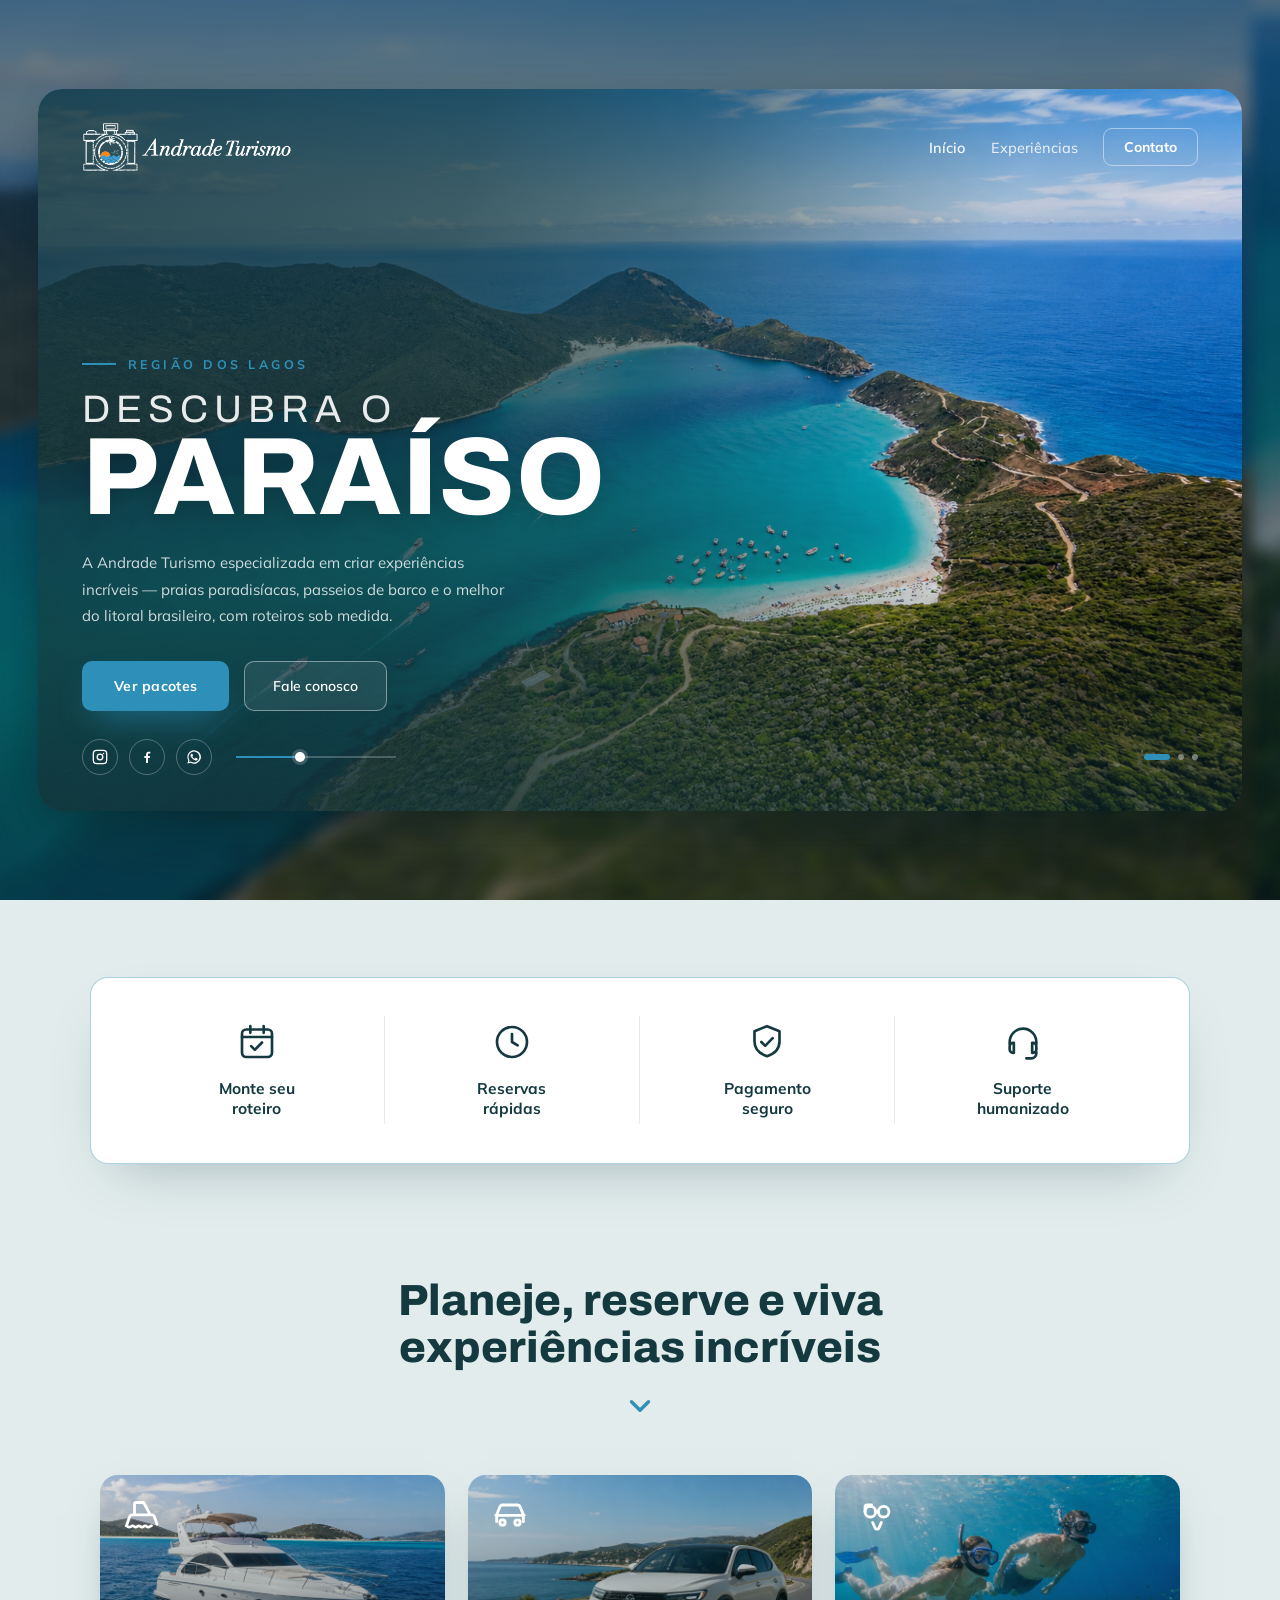
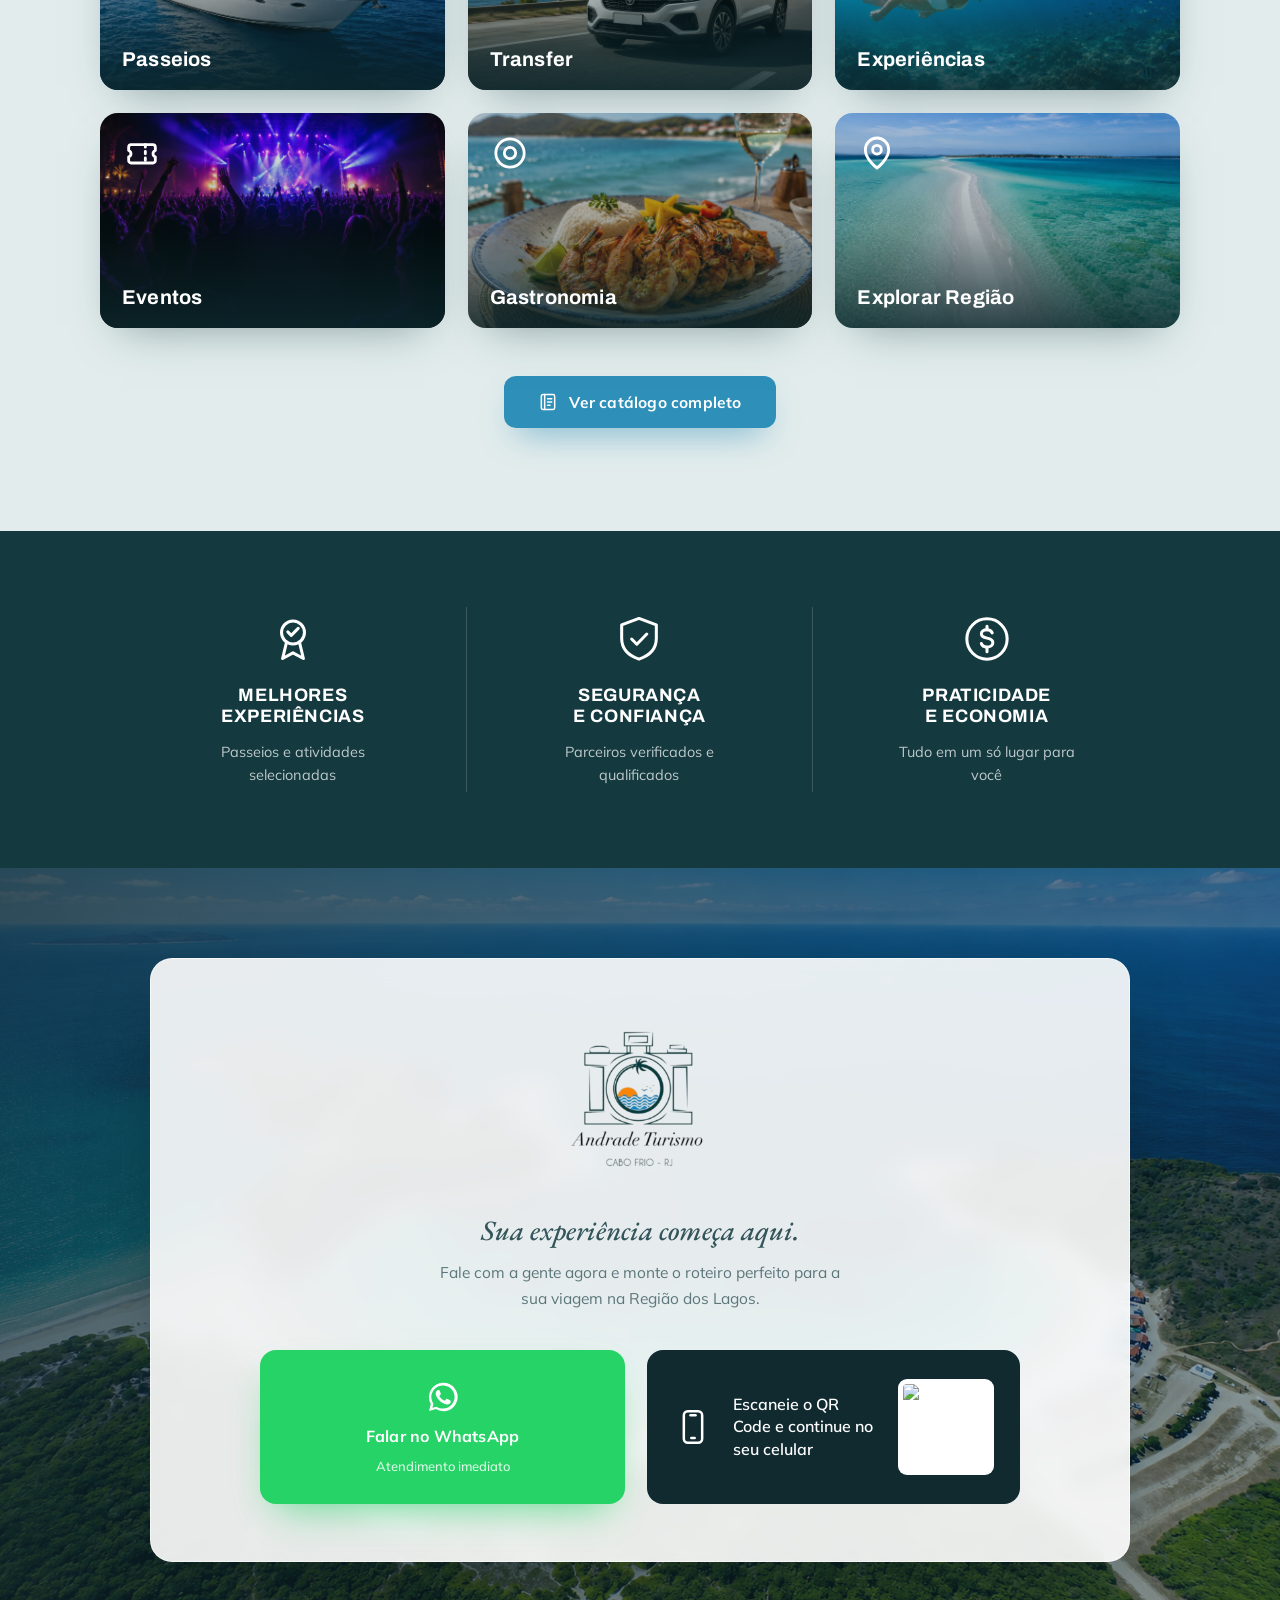
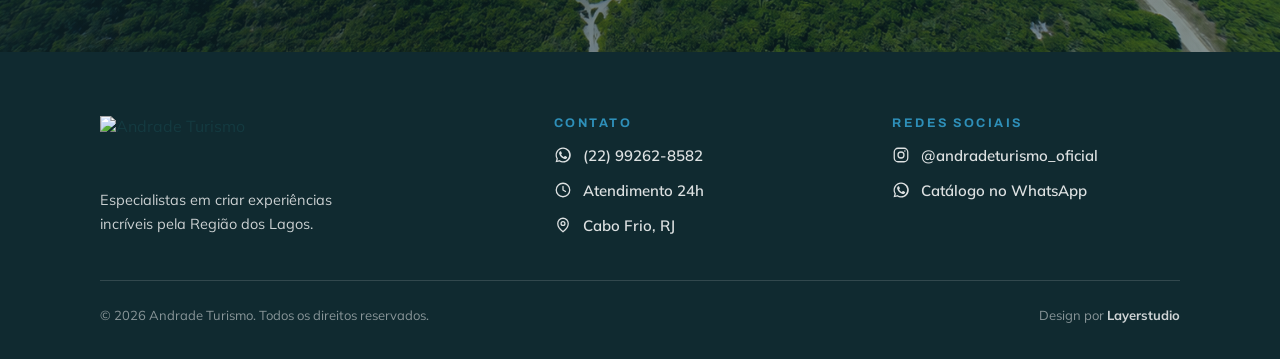
==== index.html @ 53ad08bc "estructura" ====
<!DOCTYPE html>
<html lang="pt-BR">
<head>
  <meta charset="utf-8">
  <meta name="viewport" content="width=device-width, initial-scale=1">
  <title>Andrade Turismo — Região dos Lagos</title>
  <meta name="description" content="Andrade Turismo — passeios, transfer e experiências incríveis pela Região dos Lagos. Cabo Frio, RJ.">
  <link rel="preconnect" href="https://fonts.googleapis.com">
  <link rel="preconnect" href="https://fonts.gstatic.com" crossorigin>
  <link href="https://fonts.googleapis.com/css2?family=Archivo:wght@400;500;600;700;800&family=Mulish:wght@400;500;600;700&family=EB+Garamond:ital,wght@0,500;0,600;1,500;1,600&display=swap" rel="stylesheet">
  <link rel="stylesheet" href="/assets/css/styles.css">
  <link rel="stylesheet" href="/assets/css/responsive.css">
</head>
<body>

  <!-- ============================ HERO ============================ -->
  <section id="top" class="hero">
    <!-- Fondo desenfocado a pantalla completa -->
    <div class="hero__backdrop" aria-hidden="true">
      <div class="hero__backdrop-track">
        <div class="hero__backdrop-slide" style="background-image:url('/assets/img/s1.png')"></div>
        <div class="hero__backdrop-slide" style="background-image:url('/assets/img/s2.png')"></div>
        <div class="hero__backdrop-slide" style="background-image:url('/assets/img/s3.png')"></div>
        <div class="hero__backdrop-slide" style="background-image:url('/assets/img/s1.png')"></div>
      </div>
    </div>
    <div class="hero__backdrop-tint" aria-hidden="true"></div>

    <!-- Tarjeta principal -->
    <div class="hero__card">
      <!-- Slider nítido dentro de la tarjeta -->
      <div class="hero__card-media" aria-hidden="true">
        <div class="hero__card-track">
          <div class="hero__card-slide" style="background-image:url('/assets/img/s1.png')"></div>
          <div class="hero__card-slide" style="background-image:url('/assets/img/s2.png')"></div>
          <div class="hero__card-slide" style="background-image:url('/assets/img/s3.png')"></div>
          <div class="hero__card-slide" style="background-image:url('/assets/img/s1.png')"></div>
        </div>
      </div>

      <div class="hero__overlay" aria-hidden="true"></div>
      <div class="hero__overlay hero__overlay--bottom" aria-hidden="true"></div>

      <div class="hero__content">
        <nav class="hero__nav">
          <a href="#top" class="hero__logo">
            <img src="/assets/img/logo-h-white.png" alt="Andrade Turismo">
          </a>
          <div class="hero__menu">
            <a href="#top" class="nav-link nav-link--active">Início</a>
            <a href="#experiencias" class="nav-link">Experiências</a>
            <a href="https://wa.me/5522992628582" target="_blank" rel="noopener" class="nav-link nav-link--cta">Contato</a>
          </div>
        </nav>

        <div class="hero__main">
          <div class="hero__copy">
            <div class="eyebrow">
              <span class="eyebrow__line"></span>
              <span class="eyebrow__text">Região dos Lagos</span>
            </div>
            <h1 class="hero__title">
              <span class="hero__title-sub">DESCUBRA O</span>
              <span class="hero__title-main">PARAÍSO</span>
            </h1>
            <p class="hero__desc">A Andrade Turismo especializada em criar experiências incríveis — praias paradisíacas, passeios de barco e o melhor do litoral brasileiro, com roteiros sob medida.</p>
            <div class="hero__actions">
              <a href="#experiencias" class="btn btn--primary">Ver pacotes</a>
              <a href="https://wa.me/5522992628582" target="_blank" rel="noopener" class="btn btn--ghost">Fale conosco</a>
            </div>
          </div>
        </div>

        <div class="hero__footer">
          <div class="hero__footer-left">
            <div class="social">
              <a href="https://instagram.com/andradeturismo_oficial" target="_blank" rel="noopener" class="social__link" aria-label="Instagram">
                <svg width="16" height="16" viewBox="0 0 24 24" fill="none" stroke="currentColor" stroke-width="2" stroke-linecap="round" stroke-linejoin="round"><rect x="2" y="2" width="20" height="20" rx="5"></rect><circle cx="12" cy="12" r="4.2"></circle><circle cx="17.4" cy="6.6" r="1.1" fill="currentColor" stroke="none"></circle></svg>
              </a>
              <a href="#" class="social__link" aria-label="Facebook">
                <svg width="16" height="16" viewBox="0 0 24 24" fill="currentColor"><path d="M13.5 21v-7.5h2.5l.5-3h-3V8.4c0-.9.3-1.5 1.6-1.5H17V4.2c-.3 0-1.3-.1-2.4-.1-2.4 0-4 1.4-4 4.1v2.3H8v3h2.6V21z"></path></svg>
              </a>
              <a href="https://wa.me/5522992628582" target="_blank" rel="noopener" class="social__link" aria-label="WhatsApp">
                <svg width="16" height="16" viewBox="0 0 24 24" fill="currentColor"><path d="M12 2a10 10 0 0 0-8.6 15l-1.3 4.8 5-1.3A10 10 0 1 0 12 2zm0 18.2c-1.5 0-3-.4-4.3-1.2l-.3-.2-2.9.8.8-2.8-.2-.3A8.2 8.2 0 1 1 12 20.2zm4.6-6.1c-.3-.1-1.5-.7-1.7-.8s-.4-.1-.6.1-.6.8-.8 1-.3.2-.6.1a6.7 6.7 0 0 1-3.3-2.9c-.2-.4 0-.5.2-.7l.4-.5c.1-.2.1-.3.2-.5s0-.4 0-.5l-.8-1.9c-.2-.5-.4-.4-.6-.4h-.5a1 1 0 0 0-.7.3 3 3 0 0 0-1 2.3c0 1.3 1 2.6 1.1 2.8s1.9 2.9 4.6 4c1.7.7 2.3.8 3.1.7.5-.1 1.5-.6 1.7-1.2s.2-1.1.2-1.2-.2-.2-.5-.3z"></path></svg>
              </a>
            </div>
            <div class="progress">
              <div class="progress__fill"></div>
              <div class="progress__dot"></div>
            </div>
          </div>
          <div class="dots" id="heroDots">
            <span class="dot dot--active"></span>
            <span class="dot"></span>
            <span class="dot"></span>
          </div>
        </div>
      </div>
    </div>
  </section>

  <!-- ============================ FEATURES ============================ -->
  <section class="features">
    <div class="features__card">
      <div class="feature">
        <svg width="40" height="40" viewBox="0 0 24 24" fill="none" stroke="currentColor" stroke-width="1.6" stroke-linecap="round" stroke-linejoin="round"><rect x="3" y="4.5" width="18" height="16.5" rx="2.5"></rect><path d="M3 9h18"></path><path d="M8 2.5v4M16 2.5v4"></path><path d="M8.5 14.5l2.2 2.2 4.3-4.4"></path></svg>
        <span class="feature__label">Monte seu<br>roteiro</span>
      </div>
      <div class="feature">
        <svg width="40" height="40" viewBox="0 0 24 24" fill="none" stroke="currentColor" stroke-width="1.6" stroke-linecap="round" stroke-linejoin="round"><circle cx="12" cy="12" r="9"></circle><path d="M12 7.2V12l3.4 2"></path></svg>
        <span class="feature__label">Reservas<br>rápidas</span>
      </div>
      <div class="feature">
        <svg width="40" height="40" viewBox="0 0 24 24" fill="none" stroke="currentColor" stroke-width="1.6" stroke-linecap="round" stroke-linejoin="round"><path d="M12 2.5l7.5 3v6c0 4.6-3.2 7.6-7.5 9-4.3-1.4-7.5-4.4-7.5-9v-6z"></path><path d="M8.6 12l2.3 2.3 4.5-4.6"></path></svg>
        <span class="feature__label">Pagamento<br>seguro</span>
      </div>
      <div class="feature">
        <svg width="40" height="40" viewBox="0 0 24 24" fill="none" stroke="currentColor" stroke-width="1.6" stroke-linecap="round" stroke-linejoin="round"><path d="M4 13v-1a8 8 0 0 1 16 0v1"></path><path d="M4 14.5a2 2 0 0 1 2-2h.5v6H6a2 2 0 0 1-2-2zM20 14.5a2 2 0 0 0-2-2h-.5v6H18a2 2 0 0 0 2-2z"></path><path d="M20 18v.8a3 3 0 0 1-3 3h-3"></path></svg>
        <span class="feature__label">Suporte<br>humanizado</span>
      </div>
    </div>
  </section>

  <!-- ============================ CATEGORIAS ============================ -->
  <!-- Para cambiar la foto de cada card, reemplazá la imagen del style="background-image:url(...)" en .cat-card__media -->
  <section id="experiencias" class="categories">
    <div class="categories__head">
      <h2 class="categories__title">Planeje, reserve e viva<br>experiências incríveis</h2>
      <svg class="categories__chevron" width="34" height="34" viewBox="0 0 24 24" fill="none" stroke="currentColor" stroke-width="2.4" stroke-linecap="round" stroke-linejoin="round"><path d="M6 9l6 6 6-6"></path></svg>
    </div>

    <div class="categories__grid">
      <a href="#" class="cat-card">
        <div class="cat-card__media" style="background-image:url('/assets/img/passeios.png')"></div>
        <div class="cat-card__overlay"></div>
        <div class="cat-card__body">
          <svg class="cat-card__icon" width="40" height="40" viewBox="0 0 24 24" fill="none" stroke="currentColor" stroke-width="1.7" stroke-linecap="round" stroke-linejoin="round"><path d="M3 17.5l1.6-4.6a1.5 1.5 0 0 1 1.4-1H18a1.5 1.5 0 0 1 1.4 1l1.6 4.6"></path><path d="M2.5 18.5c.9 0 .9.8 1.9.8s1-.8 1.9-.8 1 .8 1.9.8 1-.8 1.9-.8 1 .8 1.9.8 1-.8 1.9-.8 1 .8 1.9.8 1-.8 1.9-.8"></path><path d="M7.5 11V5.5a1 1 0 0 1 1-1H13l3.5 6.5"></path></svg>
          <span class="cat-card__name">Passeios</span>
        </div>
      </a>

      <a href="#" class="cat-card">
        <div class="cat-card__media" style="background-image:url('/assets/img/transfer.png')"></div>
        <div class="cat-card__overlay"></div>
        <div class="cat-card__body">
          <svg class="cat-card__icon" width="40" height="40" viewBox="0 0 24 24" fill="none" stroke="currentColor" stroke-width="1.7" stroke-linecap="round" stroke-linejoin="round"><path d="M4 16v-4.2l1.8-4.3A2 2 0 0 1 7.6 6h8.8a2 2 0 0 1 1.8 1.5L20 11.8V16"></path><path d="M3.5 12.2h17"></path><circle cx="7.5" cy="16.5" r="1.6"></circle><circle cx="16.5" cy="16.5" r="1.6"></circle></svg>
          <span class="cat-card__name">Transfer</span>
        </div>
      </a>

      <a href="#" class="cat-card">
        <div class="cat-card__media" style="background-image:url('/assets/img/experiencias.png')"></div>
        <div class="cat-card__overlay"></div>
        <div class="cat-card__body">
          <svg class="cat-card__icon" width="40" height="40" viewBox="0 0 24 24" fill="none" stroke="currentColor" stroke-width="1.7" stroke-linecap="round" stroke-linejoin="round"><circle cx="8" cy="10" r="3.2"></circle><circle cx="16" cy="10" r="3.2"></circle><path d="M11.2 10h1.6"></path><path d="M4.8 10V7.5A1.5 1.5 0 0 1 6.3 6h2.4"></path><path d="M9.4 16.5l1.4 3.2a1.3 1.3 0 0 0 2.4 0l1.4-3.2"></path></svg>
          <span class="cat-card__name">Experiências</span>
        </div>
      </a>

      <a href="#" class="cat-card">
        <div class="cat-card__media" style="background-image:url('/assets/img/eventos.png')"></div>
        <div class="cat-card__overlay"></div>
        <div class="cat-card__body">
          <svg class="cat-card__icon" width="40" height="40" viewBox="0 0 24 24" fill="none" stroke="currentColor" stroke-width="1.7" stroke-linecap="round" stroke-linejoin="round"><path d="M4 8.5A1.5 1.5 0 0 1 5.5 7h13A1.5 1.5 0 0 1 20 8.5v2a2 2 0 0 0 0 3.8v2A1.5 1.5 0 0 1 18.5 18h-13A1.5 1.5 0 0 1 4 16.3v-2a2 2 0 0 0 0-3.8z"></path><path d="M14 7v11" stroke-dasharray="1.5 2.5"></path></svg>
          <span class="cat-card__name">Eventos</span>
        </div>
      </a>

      <a href="#" class="cat-card">
        <div class="cat-card__media" style="background-image:url('/assets/img/gastronomia.png')"></div>
        <div class="cat-card__overlay"></div>
        <div class="cat-card__body">
          <svg class="cat-card__icon" width="40" height="40" viewBox="0 0 24 24" fill="none" stroke="currentColor" stroke-width="1.7" stroke-linecap="round" stroke-linejoin="round"><circle cx="12" cy="12" r="8.5"></circle><circle cx="12" cy="12" r="3.4"></circle></svg>
          <span class="cat-card__name">Gastronomia</span>
        </div>
      </a>

      <a href="#" class="cat-card">
        <div class="cat-card__media" style="background-image:url('/assets/img/explorar.png')"></div>
        <div class="cat-card__overlay"></div>
        <div class="cat-card__body">
          <svg class="cat-card__icon" width="40" height="40" viewBox="0 0 24 24" fill="none" stroke="currentColor" stroke-width="1.7" stroke-linecap="round" stroke-linejoin="round"><path d="M12 21s7-5.2 7-11a7 7 0 0 0-14 0c0 5.8 7 11 7 11z"></path><circle cx="12" cy="10" r="2.6"></circle></svg>
          <span class="cat-card__name">Explorar Região</span>
        </div>
      </a>
    </div>

    <a href="https://wa.me/c/5522992628582" target="_blank" rel="noopener" class="categories__cta">
      <svg width="20" height="20" viewBox="0 0 24 24" fill="none" stroke="currentColor" stroke-width="1.8" stroke-linecap="round" stroke-linejoin="round"><rect x="4" y="3" width="16" height="18" rx="2"></rect><path d="M8 3v18"></path><path d="M11.5 8h5M11.5 12h5M11.5 16h3"></path></svg>
      Ver catálogo completo
    </a>
  </section>

  <!-- ============================ SELLOS ============================ -->
  <section class="seals">
    <div class="seals__grid">
      <div class="seal">
        <svg width="52" height="52" viewBox="0 0 24 24" fill="none" stroke="currentColor" stroke-width="1.4" stroke-linecap="round" stroke-linejoin="round"><circle cx="12" cy="9" r="5.3"></circle><path d="M9.6 8.7l1.6 1.6 3.2-3.2"></path><path d="M9 13.6L7.2 21l4.8-2.6 4.8 2.6-1.8-7.4"></path></svg>
        <h3 class="seal__title">Melhores<br>experiências</h3>
        <p class="seal__text">Passeios e atividades selecionadas</p>
      </div>
      <div class="seal">
        <svg width="52" height="52" viewBox="0 0 24 24" fill="none" stroke="currentColor" stroke-width="1.4" stroke-linecap="round" stroke-linejoin="round"><path d="M12 2.5l8 3v6.2c0 4.9-3.4 8.1-8 9.6-4.6-1.5-8-4.7-8-9.6V5.5z"></path><path d="M8.6 12l2.4 2.4 4.6-4.7"></path></svg>
        <h3 class="seal__title">Segurança<br>e confiança</h3>
        <p class="seal__text">Parceiros verificados e qualificados</p>
      </div>
      <div class="seal">
        <svg width="52" height="52" viewBox="0 0 24 24" fill="none" stroke="currentColor" stroke-width="1.4" stroke-linecap="round" stroke-linejoin="round"><circle cx="12" cy="12" r="9.3"></circle><path d="M14.4 9.2c-.4-1-1.3-1.5-2.5-1.5-1.5 0-2.5.8-2.5 1.9 0 1.2 1 1.7 2.6 2 1.7.3 2.7.9 2.7 2.1 0 1.2-1.1 2-2.7 2-1.3 0-2.3-.6-2.6-1.6"></path><path d="M12 6.1v1.6M12 16.3v1.6"></path></svg>
        <h3 class="seal__title">Praticidade<br>e economia</h3>
        <p class="seal__text">Tudo em um só lugar para você</p>
      </div>
    </div>
  </section>

  <!-- ============================ CTA FINAL ============================ -->
  <section class="cta">
    <div class="cta__bg" style="background-image:url('/assets/img/s2.png')" aria-hidden="true"></div>
    <div class="cta__bg-overlay" aria-hidden="true"></div>
    <div class="cta__card">
      <img class="cta__logo" src="/assets/img/logo-cta.png" alt="Andrade Turismo">
      <div class="cta__intro">
        <span class="cta__tagline">Sua experiência começa aqui.</span>
        <p class="cta__lead">Fale com a gente agora e monte o roteiro perfeito para a sua viagem na Região dos Lagos.</p>
      </div>

      <div class="cta__actions">
        <a href="https://wa.me/5522992628582" target="_blank" rel="noopener" class="cta__whats">
          <svg width="34" height="34" viewBox="0 0 24 24" fill="currentColor"><path d="M12 2a10 10 0 0 0-8.6 15l-1.3 4.8 5-1.3A10 10 0 1 0 12 2zm0 18.2c-1.5 0-3-.4-4.3-1.2l-.3-.2-2.9.8.8-2.8-.2-.3A8.2 8.2 0 1 1 12 20.2zm4.6-6.1c-.3-.1-1.5-.7-1.7-.8s-.4-.1-.6.1-.6.8-.8 1-.3.2-.6.1a6.7 6.7 0 0 1-3.3-2.9c-.2-.4 0-.5.2-.7l.4-.5c.1-.2.1-.3.2-.5s0-.4 0-.5l-.8-1.9c-.2-.5-.4-.4-.6-.4h-.5a1 1 0 0 0-.7.3 3 3 0 0 0-1 2.3c0 1.3 1 2.6 1.1 2.8s1.9 2.9 4.6 4c1.7.7 2.3.8 3.1.7.5-.1 1.5-.6 1.7-1.2s.2-1.1.2-1.2-.2-.2-.5-.3z"></path></svg>
          <span class="cta__whats-title">Falar no WhatsApp</span>
          <span class="cta__whats-sub">Atendimento imediato</span>
        </a>

        <div class="cta__qr">
          <svg width="40" height="40" viewBox="0 0 24 24" fill="none" stroke="currentColor" stroke-width="1.5" stroke-linecap="round" stroke-linejoin="round"><rect x="6.5" y="2.5" width="11" height="19" rx="2.4"></rect><path d="M10.5 5h3"></path><path d="M11 18.6h2"></path></svg>
          <span class="cta__qr-text">Escaneie o QR Code e continue no seu celular</span>
          <img class="cta__qr-img" src="assets/qr-placeholder.png" alt="QR Code">
        </div>
      </div>
    </div>
  </section>

  <!-- ============================ FOOTER ============================ -->
  <footer class="footer">
    <div class="footer__inner">
      <div class="footer__grid">
        <div class="footer__brand">
          <img class="footer__logo" src="assets/logo-h-white.png" alt="Andrade Turismo">
          <p class="footer__about">Especialistas em criar experiências incríveis pela Região dos Lagos.</p>
        </div>

        <div class="footer__col">
          <span class="footer__heading">Contato</span>
          <a href="https://wa.me/5522992628582" target="_blank" rel="noopener" class="footer__link">
            <svg width="18" height="18" viewBox="0 0 24 24" fill="currentColor"><path d="M12 2a10 10 0 0 0-8.6 15l-1.3 4.8 5-1.3A10 10 0 1 0 12 2zm0 18.2c-1.5 0-3-.4-4.3-1.2l-.3-.2-2.9.8.8-2.8-.2-.3A8.2 8.2 0 1 1 12 20.2zm4.6-6.1c-.3-.1-1.5-.7-1.7-.8s-.4-.1-.6.1-.6.8-.8 1-.3.2-.6.1a6.7 6.7 0 0 1-3.3-2.9c-.2-.4 0-.5.2-.7l.4-.5c.1-.2.1-.3.2-.5s0-.4 0-.5l-.8-1.9c-.2-.5-.4-.4-.6-.4h-.5a1 1 0 0 0-.7.3 3 3 0 0 0-1 2.3c0 1.3 1 2.6 1.1 2.8s1.9 2.9 4.6 4c1.7.7 2.3.8 3.1.7.5-.1 1.5-.6 1.7-1.2s.2-1.1.2-1.2-.2-.2-.5-.3z"></path></svg>
            (22) 99262-8582
          </a>
          <div class="footer__item">
            <svg width="18" height="18" viewBox="0 0 24 24" fill="none" stroke="currentColor" stroke-width="1.7" stroke-linecap="round" stroke-linejoin="round"><circle cx="12" cy="12" r="9"></circle><path d="M12 7.2V12l3.4 2"></path></svg>
            Atendimento 24h
          </div>
          <div class="footer__item">
            <svg width="18" height="18" viewBox="0 0 24 24" fill="none" stroke="currentColor" stroke-width="1.7" stroke-linecap="round" stroke-linejoin="round"><path d="M12 21s7-5.2 7-11a7 7 0 0 0-14 0c0 5.8 7 11 7 11z"></path><circle cx="12" cy="10" r="2.6"></circle></svg>
            Cabo Frio, RJ
          </div>
        </div>

        <div class="footer__col">
          <span class="footer__heading">Redes sociais</span>
          <a href="https://instagram.com/andradeturismo_oficial" target="_blank" rel="noopener" class="footer__link">
            <svg width="18" height="18" viewBox="0 0 24 24" fill="none" stroke="currentColor" stroke-width="1.7" stroke-linecap="round" stroke-linejoin="round"><rect x="3" y="3" width="18" height="18" rx="5"></rect><circle cx="12" cy="12" r="4"></circle><circle cx="17.2" cy="6.8" r="1" fill="currentColor" stroke="none"></circle></svg>
            @andradeturismo_oficial
          </a>
          <a href="https://wa.me/c/5522992628582" target="_blank" rel="noopener" class="footer__link">
            <svg width="18" height="18" viewBox="0 0 24 24" fill="currentColor"><path d="M12 2a10 10 0 0 0-8.6 15l-1.3 4.8 5-1.3A10 10 0 1 0 12 2zm0 18.2c-1.5 0-3-.4-4.3-1.2l-.3-.2-2.9.8.8-2.8-.2-.3A8.2 8.2 0 1 1 12 20.2zm4.6-6.1c-.3-.1-1.5-.7-1.7-.8s-.4-.1-.6.1-.6.8-.8 1-.3.2-.6.1a6.7 6.7 0 0 1-3.3-2.9c-.2-.4 0-.5.2-.7l.4-.5c.1-.2.1-.3.2-.5s0-.4 0-.5l-.8-1.9c-.2-.5-.4-.4-.6-.4h-.5a1 1 0 0 0-.7.3 3 3 0 0 0-1 2.3c0 1.3 1 2.6 1.1 2.8s1.9 2.9 4.6 4c1.7.7 2.3.8 3.1.7.5-.1 1.5-.6 1.7-1.2s.2-1.1.2-1.2-.2-.2-.5-.3z"></path></svg>
            Catálogo no WhatsApp
          </a>
        </div>
      </div>

      <div class="footer__bottom">
        <span class="footer__copy">© 2026 Andrade Turismo. Todos os direitos reservados.</span>
        <span class="footer__credit">Design por <strong>Layerstudio</strong></span>
      </div>
    </div>
  </footer>

  <script src="/assets/js/script.js"></script>
</body>
</html>
---- assets/css/styles.css ----
/* =========================================================
   Andrade Turismo — sitio · estilos generales
   ---------------------------------------------------------
   Paleta de marca
     --accent   celeste oceánico   #2E8FB8
     --bg       fondo océano       #E2ECEC
     --navy     azul profundo      #143A40
     --navy-2   azul profundo +    #102A30
     --whats    verde WhatsApp     #25D366
   Tipografías: Archivo (títulos) · Mulish (texto) · EB Garamond (firma)
   ========================================================= */

:root {
  --accent: #2E8FB8;
  --bg: #E2ECEC;
  --navy: #143A40;
  --navy-2: #102A30;
  --whats: #25D366;
  --overlay: 0.85;            /* opacidad del degradado del hero */
}

* { box-sizing: border-box; }
html { scroll-behavior: smooth; }
html, body { margin: 0; }
::selection { background: var(--accent); color: #fff; }

body {
  background: var(--bg);
  color: var(--navy);
  font-family: 'Mulish', system-ui, sans-serif;
}

img { max-width: 100%; }

/* =========================================================
   HERO
   ========================================================= */
.hero {
  position: relative;
  overflow: hidden;
  min-height: 100vh;
  display: flex;
  align-items: center;
  justify-content: center;
  padding: clamp(16px, 3vw, 48px);
}

/* fondo desenfocado a pantalla completa */
.hero__backdrop { position: absolute; inset: -24px; z-index: 0; overflow: hidden; }
.hero__backdrop-track {
  position: absolute;
  inset: 0;
  display: flex;
  width: 400%;
  animation: andradeSlide 21s linear infinite;
}
.hero__backdrop-slide {
  flex: 0 0 25%;
  background: center / cover no-repeat;
  filter: blur(7px) brightness(.72) saturate(1.05);
  transform: scale(1.08);
}
.hero__backdrop-tint { position: absolute; inset: 0; z-index: 0; background: rgba(16, 46, 51, .38); }

/* tarjeta principal */
.hero__card {
  position: relative;
  z-index: 1;
  width: 100%;
  max-width: 1260px;
  aspect-ratio: 16 / 9.6;
  min-height: 560px;
  border-radius: 24px;
  overflow: hidden;
  box-shadow: 0 44px 100px -34px rgba(10, 30, 34, .62),
              0 10px 34px -12px rgba(10, 30, 34, .4);
}
.hero__card-media { position: absolute; inset: 0; z-index: 0; overflow: hidden; }
.hero__card-track {
  position: absolute;
  inset: 0;
  display: flex;
  width: 400%;
  animation: andradeSlide 21s linear infinite;
}
.hero__card-slide { flex: 0 0 25%; background: center / cover no-repeat; }

.hero__overlay {
  position: absolute;
  inset: 0;
  z-index: 1;
  pointer-events: none;
  background: linear-gradient(102deg,
    rgba(18, 52, 57, var(--overlay)) 0%,
    rgba(18, 52, 57, calc(var(--overlay) * .9)) 33%,
    rgba(18, 52, 57, .6) 50%,
    rgba(18, 52, 57, .16) 73%,
    rgba(18, 52, 57, 0) 100%);
}
.hero__overlay--bottom {
  background: linear-gradient(to top, rgba(18, 52, 57, .5) 0%, rgba(18, 52, 57, 0) 32%);
}

.hero__content {
  position: relative;
  z-index: 2;
  height: 100%;
  display: flex;
  flex-direction: column;
  padding: clamp(22px, 2.6vw, 34px) clamp(26px, 3.4vw, 48px) clamp(24px, 2.8vw, 36px);
}

/* nav */
.hero__nav { display: flex; align-items: center; justify-content: space-between; gap: 24px; }
.hero__logo { display: flex; align-items: center; }
.hero__logo img { height: 50px; width: auto; display: block; }
.hero__menu { display: flex; align-items: center; gap: clamp(18px, 2vw, 34px); }

.nav-link {
  color: rgba(255, 255, 255, .82);
  text-decoration: none;
  font-size: 14.5px;
  font-weight: 500;
  transition: color .25s ease;
}
.nav-link:hover { color: #fff; }
.nav-link--active { color: #fff; font-weight: 600; opacity: .95; }
.nav-link--cta {
  display: inline-flex;
  align-items: center;
  color: #fff;
  font-size: 14px;
  font-weight: 700;
  padding: 9px 20px;
  border: 1.5px solid rgba(255, 255, 255, .45);
  border-radius: 9px;
  transition: background .25s ease, border-color .25s ease;
}
.nav-link--cta:hover { background: rgba(255, 255, 255, .12); border-color: rgba(255, 255, 255, .7); }

/* bloque central */
.hero__main { flex: 1; display: flex; align-items: flex-end; }
.hero__copy { max-width: 500px; }

.eyebrow { display: flex; align-items: center; gap: 12px; margin-bottom: 20px; }
.eyebrow__line { width: 34px; height: 2px; background: var(--accent); display: block; }
.eyebrow__text {
  color: var(--accent);
  font-weight: 700;
  font-size: 12.5px;
  letter-spacing: 3.5px;
  text-transform: uppercase;
}

.hero__title {
  margin: 0;
  color: #fff;
  font-family: 'Archivo', sans-serif;
  line-height: .92;
  text-shadow: 0 2px 30px rgba(0, 0, 0, .25);
}
.hero__title-sub { display: block; font-weight: 400; font-size: clamp(24px, 3vw, 40px); letter-spacing: 6px; opacity: .9; }
.hero__title-main { display: block; font-weight: 800; font-size: clamp(58px, 8.6vw, 116px); letter-spacing: .5px; }

.hero__desc {
  margin: 22px 0 0;
  color: rgba(255, 255, 255, .8);
  font-size: 15px;
  line-height: 1.75;
  max-width: 440px;
}

.hero__actions { display: flex; flex-wrap: wrap; gap: 15px; margin-top: 32px; }

.btn {
  display: inline-flex;
  align-items: center;
  text-decoration: none;
  cursor: pointer;
  font-family: 'Mulish', sans-serif;
  border-radius: 10px;
  transition: filter .25s ease, transform .25s ease, background .25s ease, border-color .25s ease;
}
.btn--primary {
  border: none;
  background: var(--accent);
  color: #fff;
  font-weight: 700;
  font-size: 14px;
  letter-spacing: .3px;
  padding: 15px 32px;
  box-shadow: 0 16px 34px -14px rgba(46, 143, 184, .75);
}
.btn--primary:hover { filter: brightness(1.06); transform: translateY(-1px); }
.btn--ghost {
  background: rgba(255, 255, 255, .08);
  color: #fff;
  border: 1.5px solid rgba(255, 255, 255, .42);
  font-weight: 600;
  font-size: 14px;
  padding: 15px 28px;
}
.btn--ghost:hover { background: rgba(255, 255, 255, .16); border-color: rgba(255, 255, 255, .7); }

/* pie del hero */
.hero__footer { margin-top: 28px; display: flex; align-items: center; justify-content: space-between; gap: 24px; }
.hero__footer-left { display: flex; align-items: center; gap: 24px; }
.social { display: flex; gap: 11px; }
.social__link {
  width: 36px;
  height: 36px;
  border-radius: 50%;
  border: 1px solid rgba(255, 255, 255, .28);
  display: flex;
  align-items: center;
  justify-content: center;
  color: #fff;
  text-decoration: none;
  transition: background .25s ease, border-color .25s ease;
}
.social__link:hover { background: rgba(255, 255, 255, .14); border-color: rgba(255, 255, 255, .55); }

.progress { position: relative; width: 160px; height: 2px; background: rgba(255, 255, 255, .22); }
.progress__fill { position: absolute; left: 0; top: 0; height: 100%; width: 40%; background: var(--accent); }
.progress__dot {
  position: absolute;
  left: 40%;
  top: 50%;
  transform: translate(-50%, -50%);
  width: 10px;
  height: 10px;
  border-radius: 50%;
  background: #fff;
  box-shadow: 0 0 0 3px rgba(255, 255, 255, .18);
}

.dots { display: flex; align-items: center; gap: 8px; }
.dot { width: 6px; height: 6px; border-radius: 3px; background: rgba(255, 255, 255, .4); display: block; transition: all .6s ease; }
.dot--active { width: 26px; background: var(--accent); }

@keyframes andradeSlide {
  0%    { transform: translateX(0); }
  25.2% { transform: translateX(0); animation-timing-function: cubic-bezier(.6, 0, .2, 1); }
  33.3% { transform: translateX(-25%); }
  58.6% { transform: translateX(-25%); animation-timing-function: cubic-bezier(.6, 0, .2, 1); }
  66.7% { transform: translateX(-50%); }
  91.9% { transform: translateX(-50%); animation-timing-function: cubic-bezier(.6, 0, .2, 1); }
  100%  { transform: translateX(-75%); }
}

/* =========================================================
   FEATURES
   ========================================================= */
.features {
  position: relative;
  z-index: 2;
  display: flex;
  justify-content: center;
  padding: clamp(48px, 6vw, 84px) clamp(16px, 3vw, 48px) clamp(56px, 7vw, 96px);
}
.features__card {
  width: 100%;
  max-width: 1100px;
  background: #fff;
  border: 1.5px solid rgba(46, 143, 184, .4);
  border-radius: 18px;
  box-shadow: 0 24px 60px -28px rgba(20, 58, 64, .35);
  padding: clamp(26px, 3vw, 40px) clamp(20px, 3vw, 44px);
  display: grid;
  grid-template-columns: repeat(4, 1fr);
}
.feature {
  display: flex;
  flex-direction: column;
  align-items: center;
  text-align: center;
  gap: 16px;
  padding: 6px clamp(10px, 2vw, 24px);
  border-right: 1px solid rgba(20, 58, 64, .1);
  color: var(--navy);
}
.feature:last-child { border-right: none; }
.feature__label { font-family: 'Mulish', sans-serif; font-weight: 700; font-size: 15.5px; line-height: 1.3; }

/* =========================================================
   CATEGORIAS
   ========================================================= */
.categories {
  position: relative;
  z-index: 2;
  display: flex;
  flex-direction: column;
  align-items: center;
  padding: clamp(12px, 2vw, 24px) clamp(16px, 3vw, 48px) clamp(64px, 8vw, 110px);
  scroll-margin-top: 24px;
}
.categories__head { display: flex; flex-direction: column; align-items: center; gap: 18px; margin-bottom: clamp(32px, 4vw, 52px); }
.categories__title {
  margin: 0;
  text-align: center;
  text-wrap: balance;
  color: var(--navy);
  font-family: 'Archivo', sans-serif;
  font-weight: 800;
  font-size: clamp(28px, 3.4vw, 44px);
  line-height: 1.08;
}
.categories__chevron { color: var(--accent); }

.categories__grid {
  width: 100%;
  max-width: 1080px;
  display: grid;
  grid-template-columns: repeat(auto-fill, minmax(300px, 1fr));
  align-items: start;
  gap: clamp(16px, 1.8vw, 24px);
}

.cat-card {
  position: relative;
  display: block;
  aspect-ratio: 16 / 10;
  border-radius: 18px;
  overflow: hidden;
  text-decoration: none;
  box-shadow: 0 18px 44px -22px rgba(20, 58, 64, .5);
  transition: transform .35s ease, box-shadow .35s ease;
}
.cat-card:hover { transform: translateY(-5px); box-shadow: 0 26px 56px -22px rgba(20, 58, 64, .6); }
.cat-card__media {
  position: absolute;
  inset: 0;
  background: center / cover no-repeat;
  transition: transform .55s cubic-bezier(.2, .7, .2, 1);
}
.cat-card:hover .cat-card__media { transform: scale(1.07); }
.cat-card__overlay {
  position: absolute;
  inset: 0;
  pointer-events: none;
  background: linear-gradient(to top, rgba(12, 40, 45, .86) 0%, rgba(12, 40, 45, .32) 46%, rgba(12, 40, 45, .12) 100%);
}
.cat-card__body {
  position: absolute;
  inset: 0;
  display: flex;
  flex-direction: column;
  justify-content: flex-end;
  padding: 20px 22px;
  pointer-events: none;
  color: #fff;
}
.cat-card__icon { margin-bottom: auto; }
.cat-card__name { font-family: 'Archivo', sans-serif; font-weight: 700; font-size: 20px; letter-spacing: .2px; }

.categories__cta {
  margin-top: clamp(32px, 4vw, 48px);
  display: inline-flex;
  align-items: center;
  justify-content: center;
  gap: 11px;
  padding: 16px 34px;
  border-radius: 12px;
  border: none;
  background: var(--accent);
  color: #fff;
  font-family: 'Mulish', sans-serif;
  font-weight: 700;
  font-size: 15.5px;
  letter-spacing: .2px;
  text-decoration: none;
  box-shadow: 0 16px 34px -14px rgba(46, 143, 184, .7);
  transition: filter .25s ease, transform .25s ease;
}
.categories__cta:hover { filter: brightness(1.07); transform: translateY(-2px); }

/* =========================================================
   SELLOS
   ========================================================= */
.seals {
  position: relative;
  z-index: 2;
  background: var(--navy);
  padding: clamp(48px, 6vw, 76px) clamp(20px, 4vw, 56px);
  display: flex;
  justify-content: center;
}
.seals__grid { width: 100%; max-width: 1040px; display: grid; grid-template-columns: repeat(3, 1fr); }
.seal {
  display: flex;
  flex-direction: column;
  align-items: center;
  text-align: center;
  gap: 14px;
  padding: 6px clamp(14px, 3vw, 34px);
  border-right: 1px solid rgba(255, 255, 255, .16);
  color: #fff;
}
.seal:last-child { border-right: none; }
.seal__title {
  margin: 6px 0 0;
  font-family: 'Archivo', sans-serif;
  font-weight: 700;
  font-size: 18px;
  line-height: 1.18;
  letter-spacing: .6px;
  text-transform: uppercase;
}
.seal__text { margin: 0; color: rgba(255, 255, 255, .72); font-size: 14.5px; line-height: 1.55; max-width: 22ch; }

/* =========================================================
   CTA FINAL
   ========================================================= */
.cta {
  position: relative;
  z-index: 2;
  overflow: hidden;
  display: flex;
  justify-content: center;
  padding: clamp(56px, 7vw, 100px) clamp(20px, 4vw, 56px);
}
.cta__bg { position: absolute; inset: 0; z-index: 0; background: center / cover no-repeat; }
.cta__bg-overlay {
  position: absolute;
  inset: 0;
  z-index: 0;
  pointer-events: none;
  background: linear-gradient(120deg, rgba(16, 42, 48, .78) 0%, rgba(16, 42, 48, .55) 50%, rgba(20, 58, 64, .42) 100%);
}
.cta__card {
  position: relative;
  z-index: 1;
  width: 100%;
  max-width: 980px;
  background: rgba(255, 255, 255, .9);
  backdrop-filter: blur(10px);
  -webkit-backdrop-filter: blur(10px);
  border: 1.5px solid rgba(255, 255, 255, .6);
  border-radius: 22px;
  box-shadow: 0 30px 70px -28px rgba(8, 26, 30, .6);
  padding: clamp(36px, 4.5vw, 60px) clamp(28px, 4vw, 56px);
  display: flex;
  flex-direction: column;
  align-items: center;
  text-align: center;
  gap: clamp(24px, 3vw, 34px);
}
.cta__logo { height: clamp(124px, 15vw, 168px); width: auto; display: block; }
.cta__intro { display: flex; flex-direction: column; align-items: center; gap: 12px; margin-top: -6px; }
.cta__tagline {
  color: var(--navy);
  font-family: 'EB Garamond', Georgia, serif;
  font-style: italic;
  font-weight: 500;
  font-size: clamp(20px, 2.4vw, 28px);
  opacity: .85;
}
.cta__lead { margin: 0; color: rgba(20, 58, 64, .66); font-size: 15.5px; line-height: 1.65; max-width: 46ch; }

.cta__actions { display: flex; align-items: stretch; gap: clamp(16px, 2vw, 22px); width: 100%; max-width: 760px; margin-top: 4px; }
.cta__whats {
  flex: 1;
  min-width: 0;
  display: flex;
  flex-direction: column;
  align-items: center;
  justify-content: center;
  gap: 12px;
  padding: clamp(22px, 3vw, 30px) 22px;
  border-radius: 16px;
  border: none;
  background: var(--whats);
  color: #fff;
  text-decoration: none;
  box-shadow: 0 18px 38px -16px rgba(37, 211, 102, .7);
  transition: filter .25s ease, transform .25s ease;
}
.cta__whats:hover { filter: brightness(1.05); transform: translateY(-2px); }
.cta__whats-title { font-weight: 700; font-size: 16px; letter-spacing: .2px; }
.cta__whats-sub { font-weight: 500; font-size: 13px; opacity: .85; }

.cta__qr {
  flex: 1;
  min-width: 0;
  display: flex;
  align-items: center;
  gap: clamp(14px, 2vw, 20px);
  padding: clamp(18px, 2.4vw, 24px) clamp(18px, 2.4vw, 26px);
  border-radius: 16px;
  background: var(--navy-2);
  text-align: left;
  color: #fff;
}
.cta__qr > svg { flex-shrink: 0; }
.cta__qr-text { flex: 1; min-width: 0; font-weight: 600; font-size: clamp(14px, 1.6vw, 16px); line-height: 1.4; }
.cta__qr-img {
  width: clamp(76px, 9vw, 96px);
  height: clamp(76px, 9vw, 96px);
  border-radius: 9px;
  display: block;
  background: #fff;
  padding: 5px;
  flex-shrink: 0;
}

/* =========================================================
   FOOTER
   ========================================================= */
.footer {
  position: relative;
  z-index: 2;
  background: var(--navy-2);
  padding: clamp(44px, 5vw, 68px) clamp(20px, 4vw, 56px) clamp(26px, 3vw, 36px);
  display: flex;
  justify-content: center;
}
.footer__inner { width: 100%; max-width: 1080px; }
.footer__grid {
  display: grid;
  grid-template-columns: 1.4fr 1fr 1fr;
  gap: clamp(28px, 4vw, 56px);
  padding-bottom: clamp(32px, 4vw, 44px);
}
.footer__brand { display: flex; flex-direction: column; align-items: flex-start; gap: 14px; }
.footer__logo { height: 50px; width: auto; display: block; margin-bottom: 4px; }
.footer__about { margin: 4px 0 0; color: rgba(255, 255, 255, .78); font-size: 14.5px; line-height: 1.65; max-width: 32ch; }

.footer__col { display: flex; flex-direction: column; gap: 16px; }
.footer__heading {
  color: var(--accent);
  font-family: 'Archivo', sans-serif;
  font-weight: 700;
  font-size: 12.5px;
  letter-spacing: 2.5px;
  text-transform: uppercase;
}
.footer__link,
.footer__item {
  display: flex;
  align-items: center;
  gap: 11px;
  color: rgba(255, 255, 255, .86);
  font-weight: 600;
  font-size: 15px;
  text-decoration: none;
}
.footer__link { transition: color .25s ease; }
.footer__link:hover { color: #fff; }

.footer__bottom {
  display: flex;
  align-items: center;
  justify-content: space-between;
  gap: 12px;
  padding-top: clamp(20px, 2.5vw, 26px);
  border-top: 1px solid rgba(255, 255, 255, .14);
}
.footer__copy,
.footer__credit { color: rgba(255, 255, 255, .5); font-size: 13px; }
.footer__credit strong { color: rgba(255, 255, 255, .8); font-weight: 700; }

/* =========================================================
   Reducción de movimiento
   ========================================================= */
@media (prefers-reduced-motion: reduce) {
  html { scroll-behavior: auto; }
  .hero__backdrop-track,
  .hero__card-track { animation: none; }
  .cat-card,
  .cat-card__media { transition: none; }
}
---- assets/css/responsive.css ----
/* =========================================================
   Andrade Turismo — sitio · estilos responsive
   (los tamaños fluidos viven en styles.css vía clamp();
    aquí van los cambios de layout por breakpoint)
   ========================================================= */

/* ---- Desktop chico / tablet horizontal ---- */
@media (max-width: 900px) {
  .hero__card { aspect-ratio: auto; min-height: 600px; }
  .hero__desc { max-width: 100%; }
}

/* ---- Tablet vertical ---- */
@media (max-width: 720px) {
  .footer__grid { grid-template-columns: 1fr; row-gap: 34px; }
  .cta__actions { flex-direction: column; }
}

/* ---- Sellos: 1 columna ---- */
@media (max-width: 680px) {
  .seals__grid { grid-template-columns: 1fr; row-gap: 40px; }
  .seal { border-right: none; }
}

/* ---- Móvil grande ---- */
@media (max-width: 640px) {
  .hero { padding: 12px; }
  .hero__card { min-height: 92vh; border-radius: 20px; }
  .hero__content { padding: 22px 22px 24px; }
  .hero__menu { gap: 14px; }
  .hero__logo img { height: 42px; }
  .hero__copy { max-width: 100%; }
  .hero__actions { gap: 12px; }
  .btn--primary,
  .btn--ghost { flex: 1 1 auto; justify-content: center; }
}

/* ---- Footer: apila copyright + crédito ---- */
@media (max-width: 560px) {
  .footer__bottom { flex-direction: column; gap: 8px; text-align: center; align-items: center; }
}

/* ---- Features: cuadrícula 2 x 2 ---- */
@media (max-width: 500px) {
  .features__card { grid-template-columns: repeat(2, 1fr); row-gap: 28px; }
  .feature { border-right: none; padding-left: 8px; padding-right: 8px; }
  .feature:nth-child(odd) { border-right: 1px solid rgba(20, 58, 64, .12); }
}

/* ---- Móvil chico ---- */
@media (max-width: 460px) {
  .progress { display: none; }
  .hero__footer-left { gap: 16px; }
  .hero__menu .nav-link:not(.nav-link--cta) { display: none; } /* deja logo + Contato */
  .hero__title-main { font-size: clamp(46px, 16vw, 72px); }
}
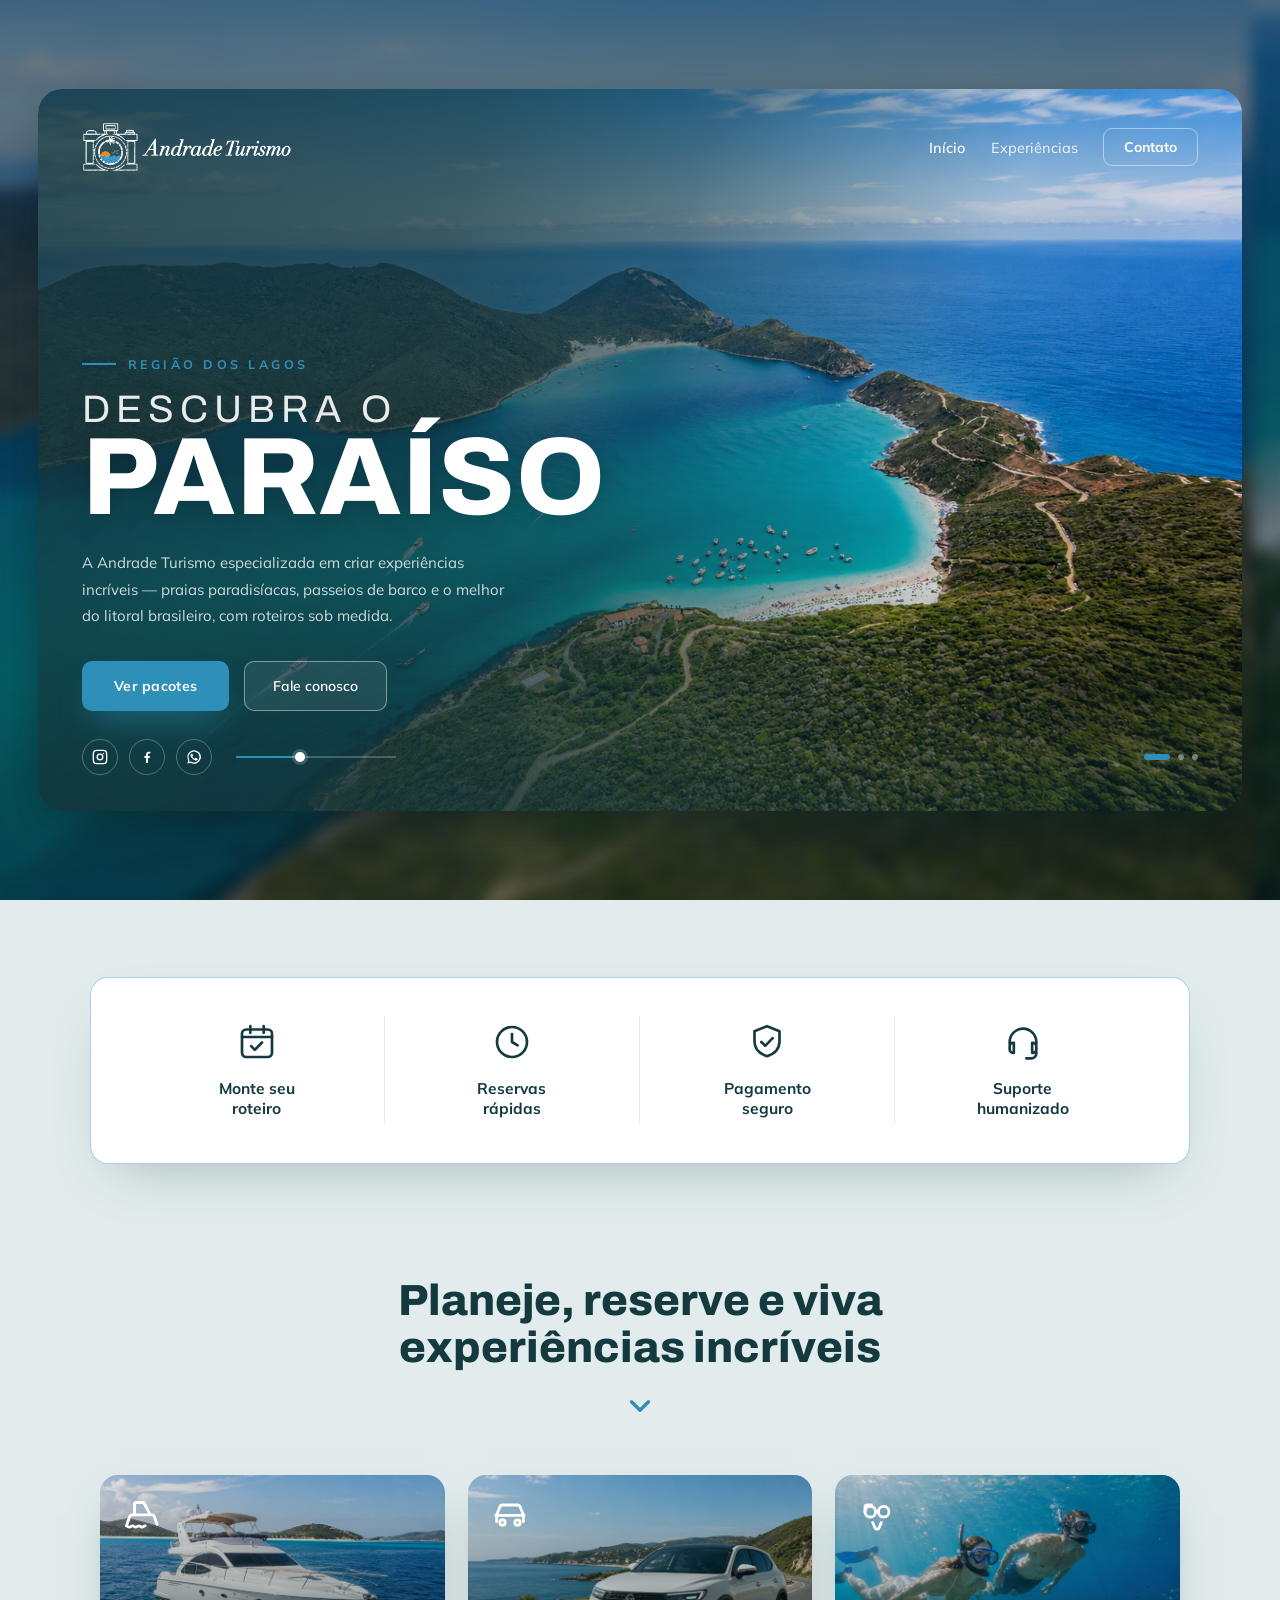
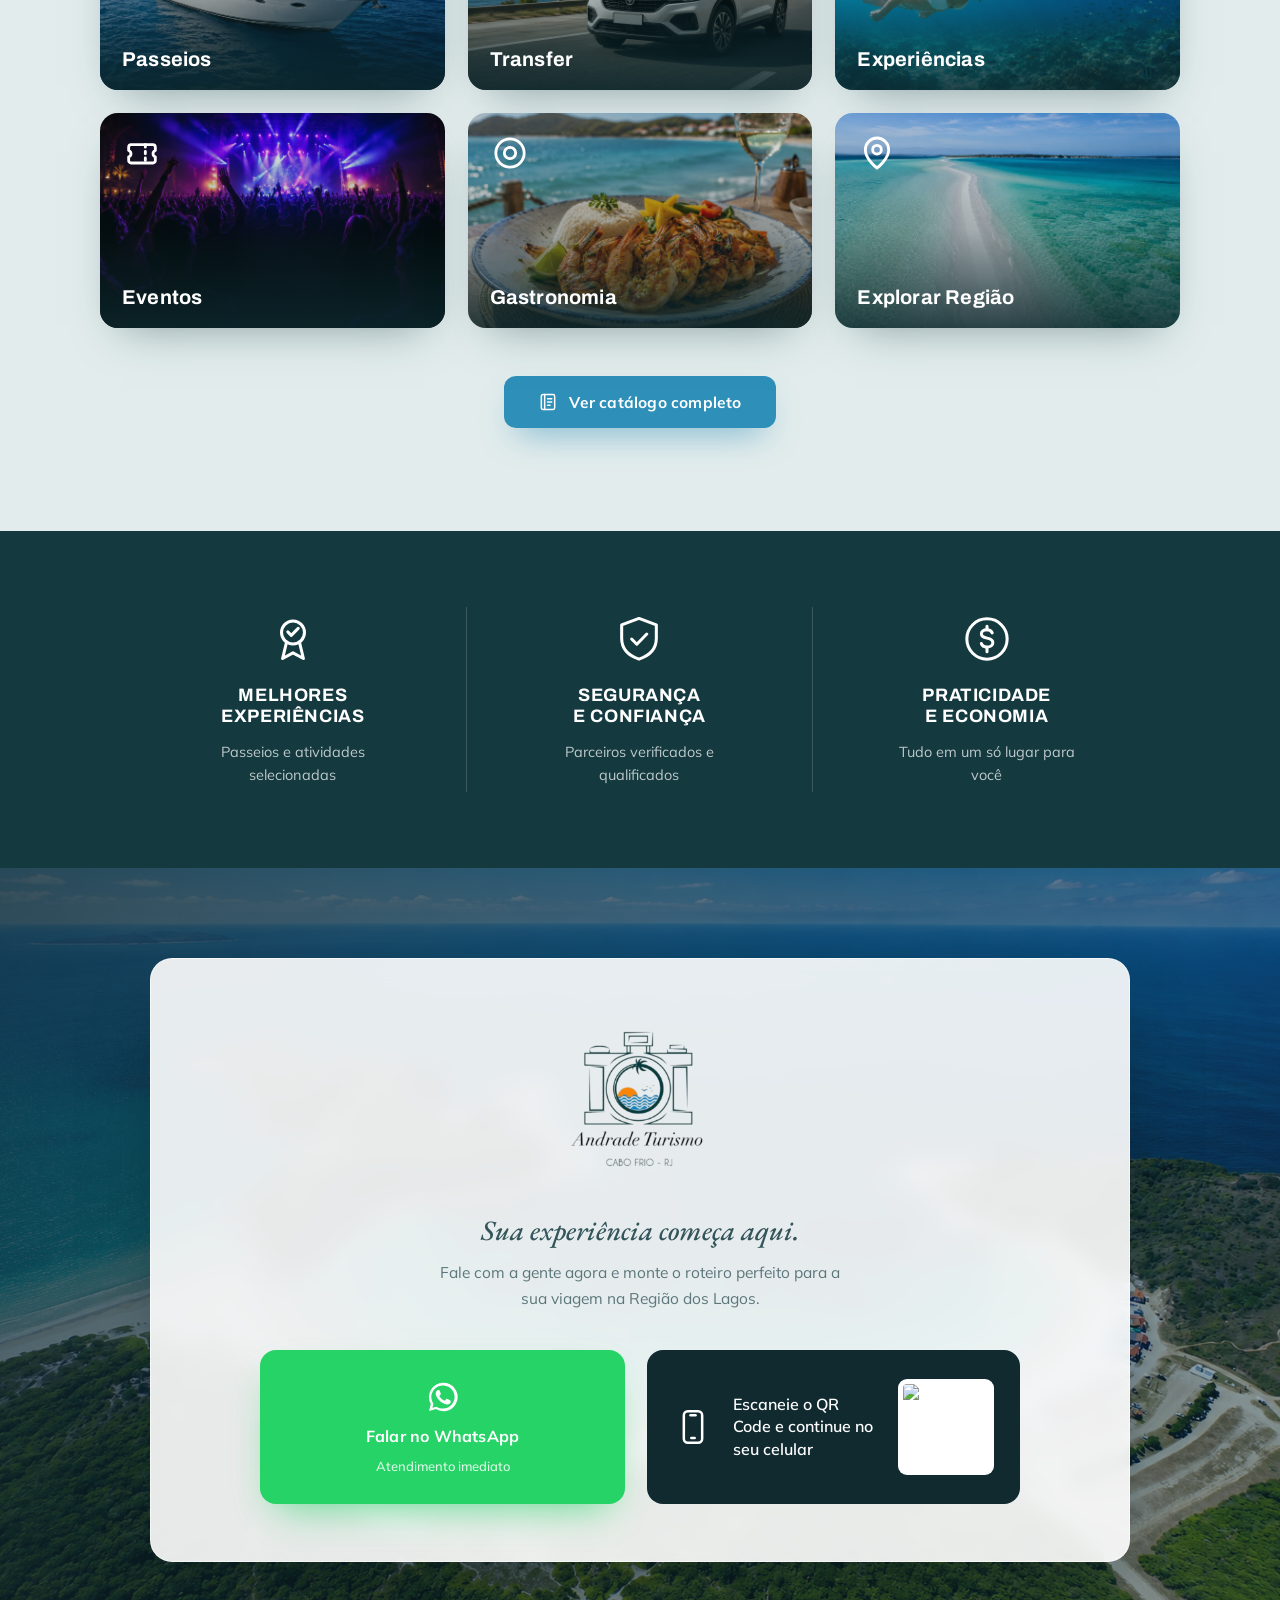
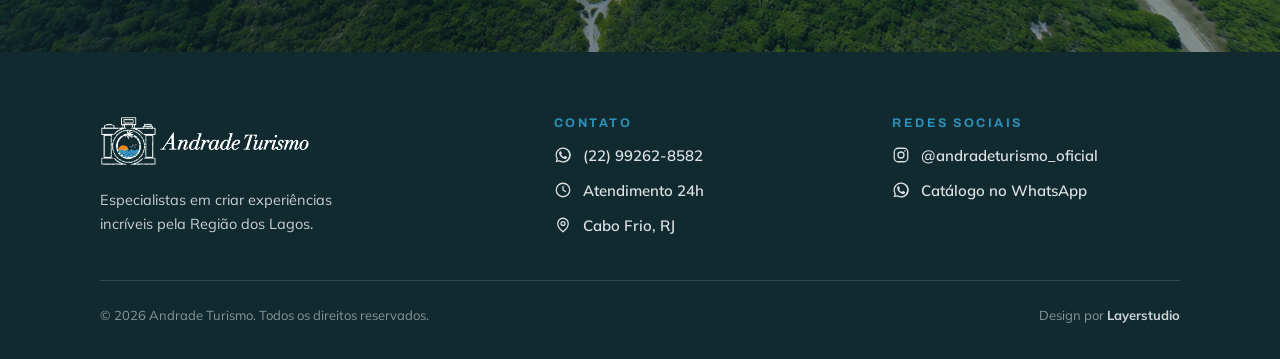
==== commit 4ce61bd6: "fix: styles" ====
--- a/index.html
+++ b/index.html
@@ -8,8 +8,8 @@
   <link rel="preconnect" href="https://fonts.googleapis.com">
   <link rel="preconnect" href="https://fonts.gstatic.com" crossorigin>
   <link href="https://fonts.googleapis.com/css2?family=Archivo:wght@400;500;600;700;800&family=Mulish:wght@400;500;600;700&family=EB+Garamond:ital,wght@0,500;0,600;1,500;1,600&display=swap" rel="stylesheet">
-  <link rel="stylesheet" href="/assets/css/styles.css">
-  <link rel="stylesheet" href="/assets/css/responsive.css">
+  <link rel="stylesheet" href="./assets/css/styles.css">
+  <link rel="stylesheet" href="./assets/css/responsive.css">
 </head>
 <body>
 
@@ -18,10 +18,10 @@
     <!-- Fondo desenfocado a pantalla completa -->
     <div class="hero__backdrop" aria-hidden="true">
       <div class="hero__backdrop-track">
-        <div class="hero__backdrop-slide" style="background-image:url('/assets/img/s1.png')"></div>
-        <div class="hero__backdrop-slide" style="background-image:url('/assets/img/s2.png')"></div>
-        <div class="hero__backdrop-slide" style="background-image:url('/assets/img/s3.png')"></div>
-        <div class="hero__backdrop-slide" style="background-image:url('/assets/img/s1.png')"></div>
+        <div class="hero__backdrop-slide" style="background-image:url('./assets/img/s1.png')"></div>
+        <div class="hero__backdrop-slide" style="background-image:url('./assets/img/s2.png')"></div>
+        <div class="hero__backdrop-slide" style="background-image:url('./assets/img/s3.png')"></div>
+        <div class="hero__backdrop-slide" style="background-image:url('./assets/img/s1.png')"></div>
       </div>
     </div>
     <div class="hero__backdrop-tint" aria-hidden="true"></div>
@@ -31,10 +31,10 @@
       <!-- Slider nítido dentro de la tarjeta -->
       <div class="hero__card-media" aria-hidden="true">
         <div class="hero__card-track">
-          <div class="hero__card-slide" style="background-image:url('/assets/img/s1.png')"></div>
-          <div class="hero__card-slide" style="background-image:url('/assets/img/s2.png')"></div>
-          <div class="hero__card-slide" style="background-image:url('/assets/img/s3.png')"></div>
-          <div class="hero__card-slide" style="background-image:url('/assets/img/s1.png')"></div>
+          <div class="hero__card-slide" style="background-image:url('./assets/img/s1.png')"></div>
+          <div class="hero__card-slide" style="background-image:url('./assets/img/s2.png')"></div>
+          <div class="hero__card-slide" style="background-image:url('./assets/img/s3.png')"></div>
+          <div class="hero__card-slide" style="background-image:url('./assets/img/s1.png')"></div>
         </div>
       </div>
 
@@ -44,7 +44,7 @@
       <div class="hero__content">
         <nav class="hero__nav">
           <a href="#top" class="hero__logo">
-            <img src="/assets/img/logo-h-white.png" alt="Andrade Turismo">
+            <img src="./assets/img/logo-h-white.png" alt="Andrade Turismo">
           </a>
           <div class="hero__menu">
             <a href="#top" class="nav-link nav-link--active">Início</a>
@@ -131,16 +131,16 @@
 
     <div class="categories__grid">
       <a href="#" class="cat-card">
-        <div class="cat-card__media" style="background-image:url('/assets/img/passeios.png')"></div>
-        <div class="cat-card__overlay"></div>
-        <div class="cat-card__body">
-          <svg class="cat-card__icon" width="40" height="40" viewBox="0 0 24 24" fill="none" stroke="currentColor" stroke-width="1.7" stroke-linecap="round" stroke-linejoin="round"><path d="M3 17.5l1.6-4.6a1.5 1.5 0 0 1 1.4-1H18a1.5 1.5 0 0 1 1.4 1l1.6 4.6"></path><path d="M2.5 18.5c.9 0 .9.8 1.9.8s1-.8 1.9-.8 1 .8 1.9.8 1-.8 1.9-.8 1 .8 1.9.8 1-.8 1.9-.8 1 .8 1.9.8 1-.8 1.9-.8"></path><path d="M7.5 11V5.5a1 1 0 0 1 1-1H13l3.5 6.5"></path></svg>
+        <div class="cat-card__media" style="background-image:url('./assets/img/passeios.png')"></div>
+        <div class="cat-card__overlay"></div>
+        <div class="cat-card__body">
+          <svg class="cat-card__icon" width="40" height="40" viewBox="0 0 24 24" fill="none" stroke="currentColor" stroke-width="1.7" stroke-linecap="round" stroke-linejoin="round"><path d="M3 17.5l1.6-4.6a1.5 1.5 0 0 1 1.4-1H18a1.5 1.5 0 0 1 1.4 1l1.6 4.6"></path><path d="M2.5 18.5c.9 0 .9.8 1.9.8s1-.8 1.9-.8 1 .8 1.9.8 1-.8 1.9-.8 1 .8 1.9.8 1-.8 1.9-.8"></path><path d="M7.5 11V5.5a1 1 0 0 1 1-1H13l3.5 6.5"></path></svg>
           <span class="cat-card__name">Passeios</span>
         </div>
       </a>
 
       <a href="#" class="cat-card">
-        <div class="cat-card__media" style="background-image:url('/assets/img/transfer.png')"></div>
+        <div class="cat-card__media" style="background-image:url('./assets/img/transfer.png')"></div>
         <div class="cat-card__overlay"></div>
         <div class="cat-card__body">
           <svg class="cat-card__icon" width="40" height="40" viewBox="0 0 24 24" fill="none" stroke="currentColor" stroke-width="1.7" stroke-linecap="round" stroke-linejoin="round"><path d="M4 16v-4.2l1.8-4.3A2 2 0 0 1 7.6 6h8.8a2 2 0 0 1 1.8 1.5L20 11.8V16"></path><path d="M3.5 12.2h17"></path><circle cx="7.5" cy="16.5" r="1.6"></circle><circle cx="16.5" cy="16.5" r="1.6"></circle></svg>
@@ -149,7 +149,7 @@
       </a>
 
       <a href="#" class="cat-card">
-        <div class="cat-card__media" style="background-image:url('/assets/img/experiencias.png')"></div>
+        <div class="cat-card__media" style="background-image:url('./assets/img/experiencias.png')"></div>
         <div class="cat-card__overlay"></div>
         <div class="cat-card__body">
           <svg class="cat-card__icon" width="40" height="40" viewBox="0 0 24 24" fill="none" stroke="currentColor" stroke-width="1.7" stroke-linecap="round" stroke-linejoin="round"><circle cx="8" cy="10" r="3.2"></circle><circle cx="16" cy="10" r="3.2"></circle><path d="M11.2 10h1.6"></path><path d="M4.8 10V7.5A1.5 1.5 0 0 1 6.3 6h2.4"></path><path d="M9.4 16.5l1.4 3.2a1.3 1.3 0 0 0 2.4 0l1.4-3.2"></path></svg>
@@ -158,7 +158,7 @@
       </a>
 
       <a href="#" class="cat-card">
-        <div class="cat-card__media" style="background-image:url('/assets/img/eventos.png')"></div>
+        <div class="cat-card__media" style="background-image:url('./assets/img/eventos.png')"></div>
         <div class="cat-card__overlay"></div>
         <div class="cat-card__body">
           <svg class="cat-card__icon" width="40" height="40" viewBox="0 0 24 24" fill="none" stroke="currentColor" stroke-width="1.7" stroke-linecap="round" stroke-linejoin="round"><path d="M4 8.5A1.5 1.5 0 0 1 5.5 7h13A1.5 1.5 0 0 1 20 8.5v2a2 2 0 0 0 0 3.8v2A1.5 1.5 0 0 1 18.5 18h-13A1.5 1.5 0 0 1 4 16.3v-2a2 2 0 0 0 0-3.8z"></path><path d="M14 7v11" stroke-dasharray="1.5 2.5"></path></svg>
@@ -167,7 +167,7 @@
       </a>
 
       <a href="#" class="cat-card">
-        <div class="cat-card__media" style="background-image:url('/assets/img/gastronomia.png')"></div>
+        <div class="cat-card__media" style="background-image:url('./assets/img/gastronomia.png')"></div>
         <div class="cat-card__overlay"></div>
         <div class="cat-card__body">
           <svg class="cat-card__icon" width="40" height="40" viewBox="0 0 24 24" fill="none" stroke="currentColor" stroke-width="1.7" stroke-linecap="round" stroke-linejoin="round"><circle cx="12" cy="12" r="8.5"></circle><circle cx="12" cy="12" r="3.4"></circle></svg>
@@ -176,7 +176,7 @@
       </a>
 
       <a href="#" class="cat-card">
-        <div class="cat-card__media" style="background-image:url('/assets/img/explorar.png')"></div>
+        <div class="cat-card__media" style="background-image:url('./assets/img/explorar.png')"></div>
         <div class="cat-card__overlay"></div>
         <div class="cat-card__body">
           <svg class="cat-card__icon" width="40" height="40" viewBox="0 0 24 24" fill="none" stroke="currentColor" stroke-width="1.7" stroke-linecap="round" stroke-linejoin="round"><path d="M12 21s7-5.2 7-11a7 7 0 0 0-14 0c0 5.8 7 11 7 11z"></path><circle cx="12" cy="10" r="2.6"></circle></svg>
@@ -214,10 +214,10 @@
 
   <!-- ============================ CTA FINAL ============================ -->
   <section class="cta">
-    <div class="cta__bg" style="background-image:url('/assets/img/s2.png')" aria-hidden="true"></div>
+    <div class="cta__bg" style="background-image:url('./assets/img/s2.png')" aria-hidden="true"></div>
     <div class="cta__bg-overlay" aria-hidden="true"></div>
     <div class="cta__card">
-      <img class="cta__logo" src="/assets/img/logo-cta.png" alt="Andrade Turismo">
+      <img class="cta__logo" src="./assets/img/logo-cta.png" alt="Andrade Turismo">
       <div class="cta__intro">
         <span class="cta__tagline">Sua experiência começa aqui.</span>
         <p class="cta__lead">Fale com a gente agora e monte o roteiro perfeito para a sua viagem na Região dos Lagos.</p>
@@ -244,7 +244,7 @@
     <div class="footer__inner">
       <div class="footer__grid">
         <div class="footer__brand">
-          <img class="footer__logo" src="assets/logo-h-white.png" alt="Andrade Turismo">
+          <img class="footer__logo" src="./assets/img/logo-h-white.png" alt="Andrade Turismo">
           <p class="footer__about">Especialistas em criar experiências incríveis pela Região dos Lagos.</p>
         </div>
 
@@ -284,6 +284,6 @@
     </div>
   </footer>
 
-  <script src="/assets/js/script.js"></script>
+  <script src="./assets/js/script.js"></script>
 </body>
 </html>
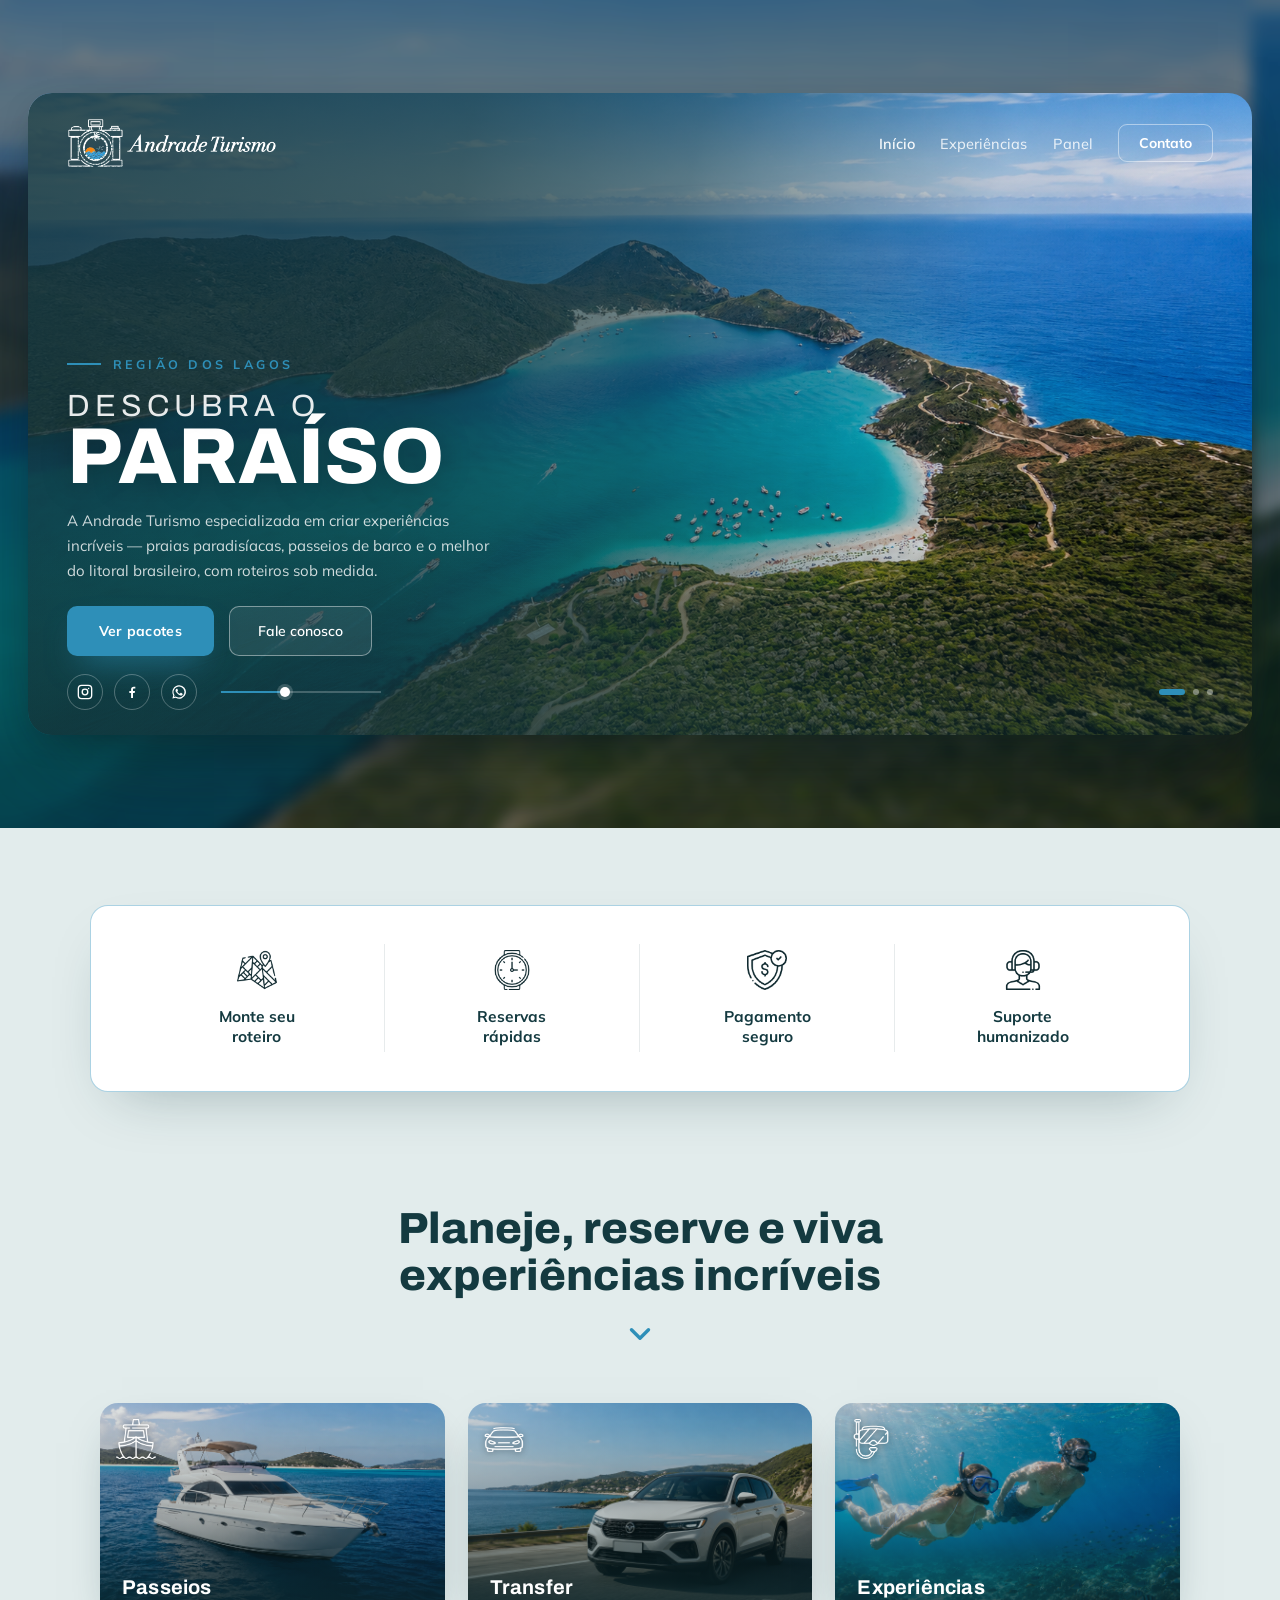
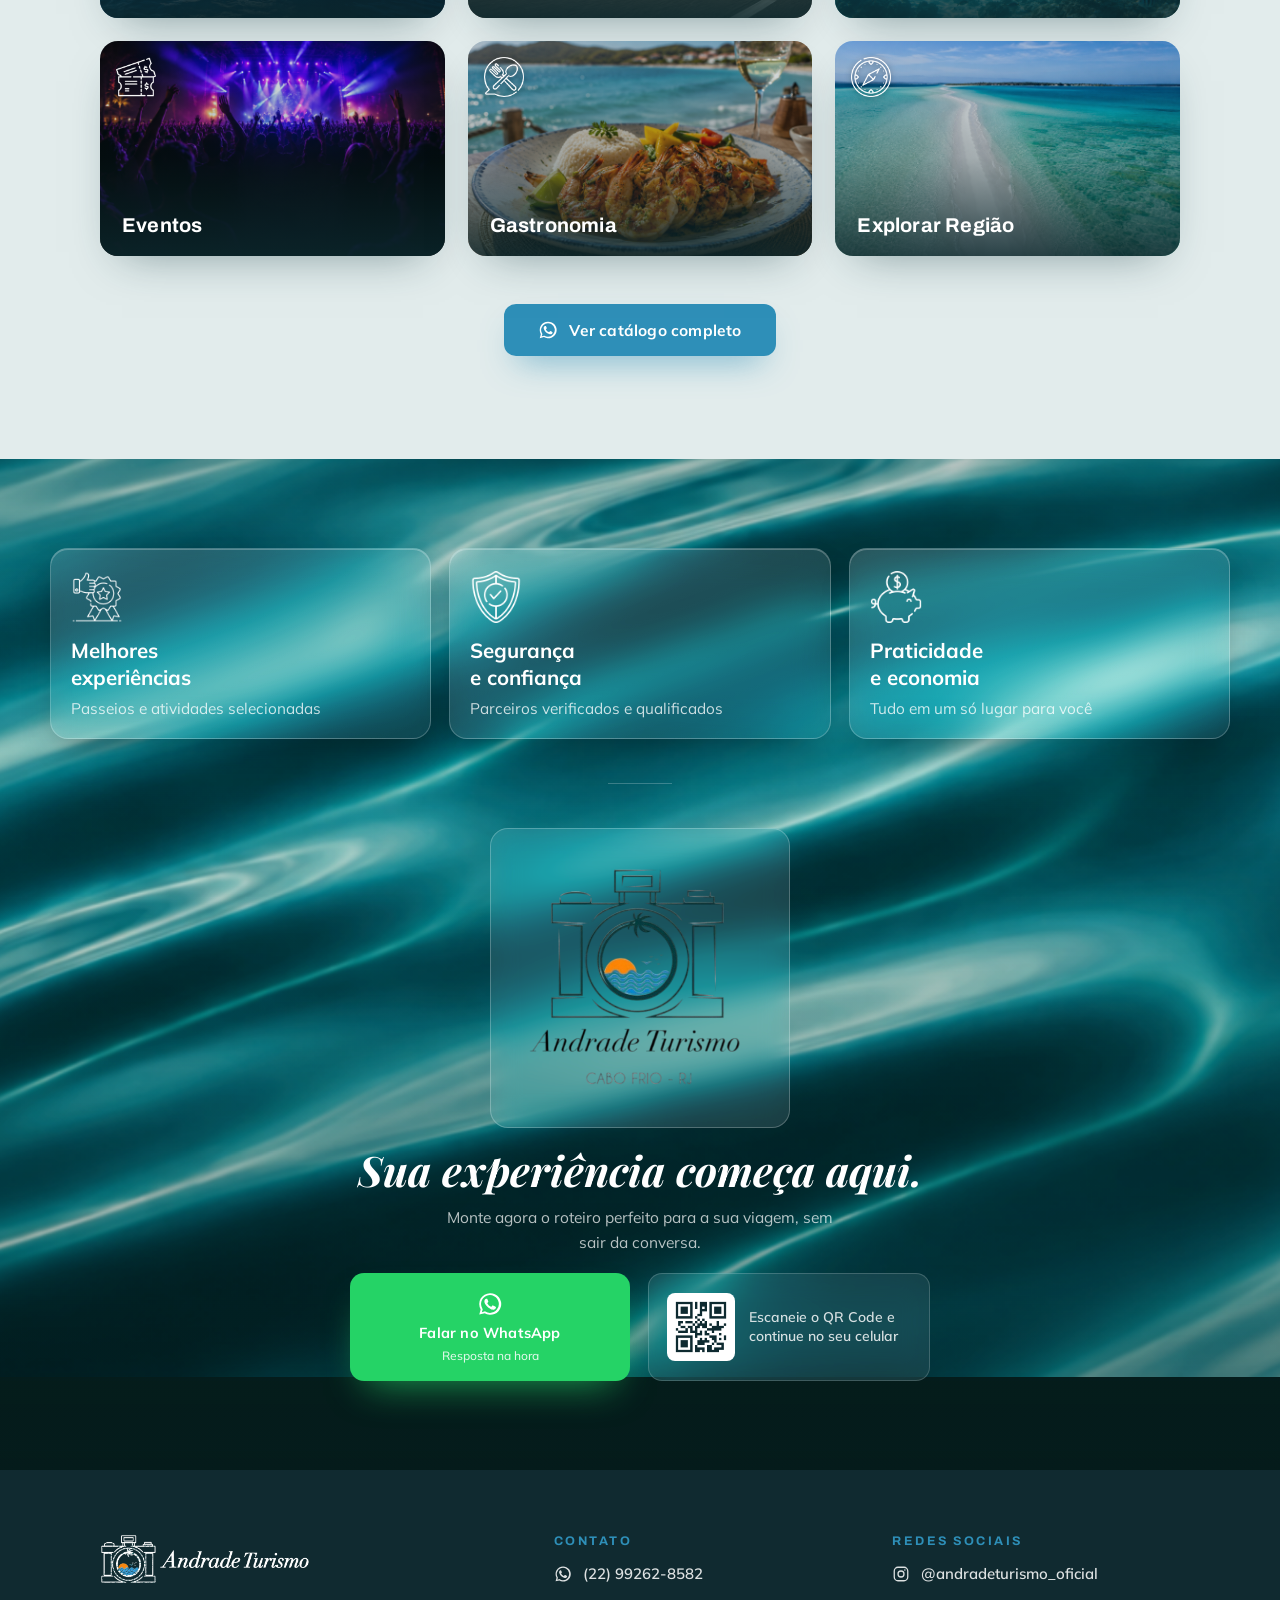
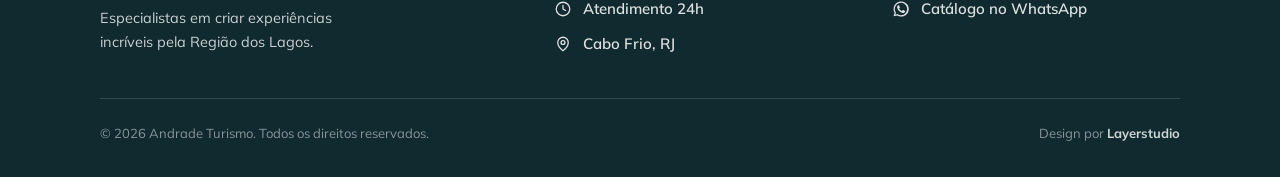
==== commit c3a2cf68: "Rediseño de sección seals/CTA, panel totem y sistema de íconos - Fusiona sellos + CTA final en una s" ====
--- a/index.html
+++ b/index.html
@@ -7,7 +7,7 @@
   <meta name="description" content="Andrade Turismo — passeios, transfer e experiências incríveis pela Região dos Lagos. Cabo Frio, RJ.">
   <link rel="preconnect" href="https://fonts.googleapis.com">
   <link rel="preconnect" href="https://fonts.gstatic.com" crossorigin>
-  <link href="https://fonts.googleapis.com/css2?family=Archivo:wght@400;500;600;700;800&family=Mulish:wght@400;500;600;700&family=EB+Garamond:ital,wght@0,500;0,600;1,500;1,600&display=swap" rel="stylesheet">
+  <link href="https://fonts.googleapis.com/css2?family=Archivo:wght@400;500;600;700;800&family=Mulish:wght@400;500;600;700&family=EB+Garamond:ital,wght@0,500;0,600;1,500;1,600&family=Playfair+Display:ital,wght@1,600;1,700&display=swap" rel="stylesheet">
   <link rel="stylesheet" href="./assets/css/styles.css">
   <link rel="stylesheet" href="./assets/css/responsive.css">
 </head>
@@ -49,6 +49,7 @@
           <div class="hero__menu">
             <a href="#top" class="nav-link nav-link--active">Início</a>
             <a href="#experiencias" class="nav-link">Experiências</a>
+            <a href="panel.html" target="_blank" rel="noopener" class="nav-link">Panel</a>
             <a href="https://wa.me/5522992628582" target="_blank" rel="noopener" class="nav-link nav-link--cta">Contato</a>
           </div>
         </nav>
@@ -103,19 +104,19 @@
   <section class="features">
     <div class="features__card">
       <div class="feature">
-        <svg width="40" height="40" viewBox="0 0 24 24" fill="none" stroke="currentColor" stroke-width="1.6" stroke-linecap="round" stroke-linejoin="round"><rect x="3" y="4.5" width="18" height="16.5" rx="2.5"></rect><path d="M3 9h18"></path><path d="M8 2.5v4M16 2.5v4"></path><path d="M8.5 14.5l2.2 2.2 4.3-4.4"></path></svg>
+        <img class="feature__icon" src="./assets/img/icons/map.png" alt="Monte seu roteiro">
         <span class="feature__label">Monte seu<br>roteiro</span>
       </div>
       <div class="feature">
-        <svg width="40" height="40" viewBox="0 0 24 24" fill="none" stroke="currentColor" stroke-width="1.6" stroke-linecap="round" stroke-linejoin="round"><circle cx="12" cy="12" r="9"></circle><path d="M12 7.2V12l3.4 2"></path></svg>
+        <img class="feature__icon" src="./assets/img/icons/fast.png" alt="Reservas rápidas">
         <span class="feature__label">Reservas<br>rápidas</span>
       </div>
       <div class="feature">
-        <svg width="40" height="40" viewBox="0 0 24 24" fill="none" stroke="currentColor" stroke-width="1.6" stroke-linecap="round" stroke-linejoin="round"><path d="M12 2.5l7.5 3v6c0 4.6-3.2 7.6-7.5 9-4.3-1.4-7.5-4.4-7.5-9v-6z"></path><path d="M8.6 12l2.3 2.3 4.5-4.6"></path></svg>
+        <img class="feature__icon" src="./assets/img/icons/money.png" alt="Pagamento seguro">
         <span class="feature__label">Pagamento<br>seguro</span>
       </div>
       <div class="feature">
-        <svg width="40" height="40" viewBox="0 0 24 24" fill="none" stroke="currentColor" stroke-width="1.6" stroke-linecap="round" stroke-linejoin="round"><path d="M4 13v-1a8 8 0 0 1 16 0v1"></path><path d="M4 14.5a2 2 0 0 1 2-2h.5v6H6a2 2 0 0 1-2-2zM20 14.5a2 2 0 0 0-2-2h-.5v6H18a2 2 0 0 0 2-2z"></path><path d="M20 18v.8a3 3 0 0 1-3 3h-3"></path></svg>
+        <img class="feature__icon" src="./assets/img/icons/support.png" alt="Suporte humanizado">
         <span class="feature__label">Suporte<br>humanizado</span>
       </div>
     </div>
@@ -130,110 +131,111 @@
     </div>
 
     <div class="categories__grid">
-      <a href="#" class="cat-card">
+      <a href="https://wa.me/c/5522992628582" target="_blank" rel="noopener" class="cat-card">
         <div class="cat-card__media" style="background-image:url('./assets/img/passeios.png')"></div>
         <div class="cat-card__overlay"></div>
-        <div class="cat-card__body">
-          <svg class="cat-card__icon" width="40" height="40" viewBox="0 0 24 24" fill="none" stroke="currentColor" stroke-width="1.7" stroke-linecap="round" stroke-linejoin="round"><path d="M3 17.5l1.6-4.6a1.5 1.5 0 0 1 1.4-1H18a1.5 1.5 0 0 1 1.4 1l1.6 4.6"></path><path d="M2.5 18.5c.9 0 .9.8 1.9.8s1-.8 1.9-.8 1 .8 1.9.8 1-.8 1.9-.8 1 .8 1.9.8 1-.8 1.9-.8"></path><path d="M7.5 11V5.5a1 1 0 0 1 1-1H13l3.5 6.5"></path></svg>
+        <img class="cat-card__badge" src="./assets/img/icons/ship.png" alt="">
+        <div class="cat-card__body">
           <span class="cat-card__name">Passeios</span>
         </div>
       </a>
 
-      <a href="#" class="cat-card">
+      <a href="https://wa.me/c/5522992628582" target="_blank" rel="noopener" class="cat-card">
         <div class="cat-card__media" style="background-image:url('./assets/img/transfer.png')"></div>
         <div class="cat-card__overlay"></div>
-        <div class="cat-card__body">
-          <svg class="cat-card__icon" width="40" height="40" viewBox="0 0 24 24" fill="none" stroke="currentColor" stroke-width="1.7" stroke-linecap="round" stroke-linejoin="round"><path d="M4 16v-4.2l1.8-4.3A2 2 0 0 1 7.6 6h8.8a2 2 0 0 1 1.8 1.5L20 11.8V16"></path><path d="M3.5 12.2h17"></path><circle cx="7.5" cy="16.5" r="1.6"></circle><circle cx="16.5" cy="16.5" r="1.6"></circle></svg>
+        <img class="cat-card__badge" src="./assets/img/icons/transfer.png" alt="">
+        <div class="cat-card__body">
           <span class="cat-card__name">Transfer</span>
         </div>
       </a>
 
-      <a href="#" class="cat-card">
+      <a href="https://wa.me/c/5522992628582" target="_blank" rel="noopener" class="cat-card">
         <div class="cat-card__media" style="background-image:url('./assets/img/experiencias.png')"></div>
         <div class="cat-card__overlay"></div>
-        <div class="cat-card__body">
-          <svg class="cat-card__icon" width="40" height="40" viewBox="0 0 24 24" fill="none" stroke="currentColor" stroke-width="1.7" stroke-linecap="round" stroke-linejoin="round"><circle cx="8" cy="10" r="3.2"></circle><circle cx="16" cy="10" r="3.2"></circle><path d="M11.2 10h1.6"></path><path d="M4.8 10V7.5A1.5 1.5 0 0 1 6.3 6h2.4"></path><path d="M9.4 16.5l1.4 3.2a1.3 1.3 0 0 0 2.4 0l1.4-3.2"></path></svg>
+        <img class="cat-card__badge" src="./assets/img/icons/scuba-diver.png" alt="">
+        <div class="cat-card__body">
           <span class="cat-card__name">Experiências</span>
         </div>
       </a>
 
-      <a href="#" class="cat-card">
+      <a href="https://wa.me/c/5522992628582" target="_blank" rel="noopener" class="cat-card">
         <div class="cat-card__media" style="background-image:url('./assets/img/eventos.png')"></div>
         <div class="cat-card__overlay"></div>
-        <div class="cat-card__body">
-          <svg class="cat-card__icon" width="40" height="40" viewBox="0 0 24 24" fill="none" stroke="currentColor" stroke-width="1.7" stroke-linecap="round" stroke-linejoin="round"><path d="M4 8.5A1.5 1.5 0 0 1 5.5 7h13A1.5 1.5 0 0 1 20 8.5v2a2 2 0 0 0 0 3.8v2A1.5 1.5 0 0 1 18.5 18h-13A1.5 1.5 0 0 1 4 16.3v-2a2 2 0 0 0 0-3.8z"></path><path d="M14 7v11" stroke-dasharray="1.5 2.5"></path></svg>
+        <img class="cat-card__badge" src="./assets/img/icons/ticket.png" alt="">
+        <div class="cat-card__body">
           <span class="cat-card__name">Eventos</span>
         </div>
       </a>
 
-      <a href="#" class="cat-card">
+      <a href="https://wa.me/c/5522992628582" target="_blank" rel="noopener" class="cat-card">
         <div class="cat-card__media" style="background-image:url('./assets/img/gastronomia.png')"></div>
         <div class="cat-card__overlay"></div>
-        <div class="cat-card__body">
-          <svg class="cat-card__icon" width="40" height="40" viewBox="0 0 24 24" fill="none" stroke="currentColor" stroke-width="1.7" stroke-linecap="round" stroke-linejoin="round"><circle cx="12" cy="12" r="8.5"></circle><circle cx="12" cy="12" r="3.4"></circle></svg>
+        <img class="cat-card__badge" src="./assets/img/icons/eat.png" alt="">
+        <div class="cat-card__body">
           <span class="cat-card__name">Gastronomia</span>
         </div>
       </a>
 
-      <a href="#" class="cat-card">
+      <a href="https://wa.me/c/5522992628582" target="_blank" rel="noopener" class="cat-card">
         <div class="cat-card__media" style="background-image:url('./assets/img/explorar.png')"></div>
         <div class="cat-card__overlay"></div>
-        <div class="cat-card__body">
-          <svg class="cat-card__icon" width="40" height="40" viewBox="0 0 24 24" fill="none" stroke="currentColor" stroke-width="1.7" stroke-linecap="round" stroke-linejoin="round"><path d="M12 21s7-5.2 7-11a7 7 0 0 0-14 0c0 5.8 7 11 7 11z"></path><circle cx="12" cy="10" r="2.6"></circle></svg>
+        <img class="cat-card__badge" src="./assets/img/icons/explore.png" alt="">
+        <div class="cat-card__body">
           <span class="cat-card__name">Explorar Região</span>
         </div>
       </a>
     </div>
 
     <a href="https://wa.me/c/5522992628582" target="_blank" rel="noopener" class="categories__cta">
-      <svg width="20" height="20" viewBox="0 0 24 24" fill="none" stroke="currentColor" stroke-width="1.8" stroke-linecap="round" stroke-linejoin="round"><rect x="4" y="3" width="16" height="18" rx="2"></rect><path d="M8 3v18"></path><path d="M11.5 8h5M11.5 12h5M11.5 16h3"></path></svg>
+      <svg width="20" height="20" viewBox="0 0 24 24" fill="currentColor"><path d="M12 2a10 10 0 0 0-8.6 15l-1.3 4.8 5-1.3A10 10 0 1 0 12 2zm0 18.2c-1.5 0-3-.4-4.3-1.2l-.3-.2-2.9.8.8-2.8-.2-.3A8.2 8.2 0 1 1 12 20.2zm4.6-6.1c-.3-.1-1.5-.7-1.7-.8s-.4-.1-.6.1-.6.8-.8 1-.3.2-.6.1a6.7 6.7 0 0 1-3.3-2.9c-.2-.4 0-.5.2-.7l.4-.5c.1-.2.1-.3.2-.5s0-.4 0-.5l-.8-1.9c-.2-.5-.4-.4-.6-.4h-.5a1 1 0 0 0-.7.3 3 3 0 0 0-1 2.3c0 1.3 1 2.6 1.1 2.8s1.9 2.9 4.6 4c1.7.7 2.3.8 3.1.7.5-.1 1.5-.6 1.7-1.2s.2-1.1.2-1.2-.2-.2-.5-.3z"></path></svg>
       Ver catálogo completo
     </a>
   </section>
 
-  <!-- ============================ SELLOS ============================ -->
-  <section class="seals">
+  <!-- ============================ EXPERIÊNCIA (SELOS + CTA) ============================ -->
+  <section class="experience" id="experience">
+    <div class="experience__bg" data-parallax="0.3"></div>
+
     <div class="seals__grid">
       <div class="seal">
-        <svg width="52" height="52" viewBox="0 0 24 24" fill="none" stroke="currentColor" stroke-width="1.4" stroke-linecap="round" stroke-linejoin="round"><circle cx="12" cy="9" r="5.3"></circle><path d="M9.6 8.7l1.6 1.6 3.2-3.2"></path><path d="M9 13.6L7.2 21l4.8-2.6 4.8 2.6-1.8-7.4"></path></svg>
+        <img class="seal__icon" width="52" height="52" src="./assets/img/icons/experiencia.png" alt="">
         <h3 class="seal__title">Melhores<br>experiências</h3>
         <p class="seal__text">Passeios e atividades selecionadas</p>
       </div>
       <div class="seal">
-        <svg width="52" height="52" viewBox="0 0 24 24" fill="none" stroke="currentColor" stroke-width="1.4" stroke-linecap="round" stroke-linejoin="round"><path d="M12 2.5l8 3v6.2c0 4.9-3.4 8.1-8 9.6-4.6-1.5-8-4.7-8-9.6V5.5z"></path><path d="M8.6 12l2.4 2.4 4.6-4.7"></path></svg>
+        <img class="seal__icon" width="52" height="52" src="./assets/img/icons/seguridad.png" alt="">
         <h3 class="seal__title">Segurança<br>e confiança</h3>
         <p class="seal__text">Parceiros verificados e qualificados</p>
       </div>
       <div class="seal">
-        <svg width="52" height="52" viewBox="0 0 24 24" fill="none" stroke="currentColor" stroke-width="1.4" stroke-linecap="round" stroke-linejoin="round"><circle cx="12" cy="12" r="9.3"></circle><path d="M14.4 9.2c-.4-1-1.3-1.5-2.5-1.5-1.5 0-2.5.8-2.5 1.9 0 1.2 1 1.7 2.6 2 1.7.3 2.7.9 2.7 2.1 0 1.2-1.1 2-2.7 2-1.3 0-2.3-.6-2.6-1.6"></path><path d="M12 6.1v1.6M12 16.3v1.6"></path></svg>
+        <img class="seal__icon" width="52" height="52" src="./assets/img/icons/economice.png" alt="">
         <h3 class="seal__title">Praticidade<br>e economia</h3>
         <p class="seal__text">Tudo em um só lugar para você</p>
       </div>
     </div>
-  </section>
-
-  <!-- ============================ CTA FINAL ============================ -->
-  <section class="cta">
-    <div class="cta__bg" style="background-image:url('./assets/img/s2.png')" aria-hidden="true"></div>
-    <div class="cta__bg-overlay" aria-hidden="true"></div>
-    <div class="cta__card">
-      <img class="cta__logo" src="./assets/img/logo-cta.png" alt="Andrade Turismo">
-      <div class="cta__intro">
-        <span class="cta__tagline">Sua experiência começa aqui.</span>
-        <p class="cta__lead">Fale com a gente agora e monte o roteiro perfeito para a sua viagem na Região dos Lagos.</p>
-      </div>
+
+    <div class="experience__divider" aria-hidden="true"></div>
+
+    <div class="experience__intro">
+      <div class="experience__mark">
+        <img src="./assets/img/logo-cta.png" alt="Andrade Turismo">
+      </div>
+      <!-- <span class="experience__brand">Andrade Turismo</span>
+      <span class="experience__loc">Cabo Frio · RJ</span> -->
+
+      <h2 class="experience__title">Sua experiência <span class="experience__title-accent">começa aqui.</span></h2>
+      <p class="experience__lead">Monte agora o roteiro perfeito para a sua viagem, sem sair da conversa.</p>
 
       <div class="cta__actions">
         <a href="https://wa.me/5522992628582" target="_blank" rel="noopener" class="cta__whats">
           <svg width="34" height="34" viewBox="0 0 24 24" fill="currentColor"><path d="M12 2a10 10 0 0 0-8.6 15l-1.3 4.8 5-1.3A10 10 0 1 0 12 2zm0 18.2c-1.5 0-3-.4-4.3-1.2l-.3-.2-2.9.8.8-2.8-.2-.3A8.2 8.2 0 1 1 12 20.2zm4.6-6.1c-.3-.1-1.5-.7-1.7-.8s-.4-.1-.6.1-.6.8-.8 1-.3.2-.6.1a6.7 6.7 0 0 1-3.3-2.9c-.2-.4 0-.5.2-.7l.4-.5c.1-.2.1-.3.2-.5s0-.4 0-.5l-.8-1.9c-.2-.5-.4-.4-.6-.4h-.5a1 1 0 0 0-.7.3 3 3 0 0 0-1 2.3c0 1.3 1 2.6 1.1 2.8s1.9 2.9 4.6 4c1.7.7 2.3.8 3.1.7.5-.1 1.5-.6 1.7-1.2s.2-1.1.2-1.2-.2-.2-.5-.3z"></path></svg>
           <span class="cta__whats-title">Falar no WhatsApp</span>
-          <span class="cta__whats-sub">Atendimento imediato</span>
+          <span class="cta__whats-sub">Resposta na hora</span>
         </a>
 
         <div class="cta__qr">
-          <svg width="40" height="40" viewBox="0 0 24 24" fill="none" stroke="currentColor" stroke-width="1.5" stroke-linecap="round" stroke-linejoin="round"><rect x="6.5" y="2.5" width="11" height="19" rx="2.4"></rect><path d="M10.5 5h3"></path><path d="M11 18.6h2"></path></svg>
+          <img class="cta__qr-img" src="./assets/img/qr-placeholder.png" alt="QR Code">
           <span class="cta__qr-text">Escaneie o QR Code e continue no seu celular</span>
-          <img class="cta__qr-img" src="assets/qr-placeholder.png" alt="QR Code">
         </div>
       </div>
     </div>
--- a/assets/css/styles.css
+++ b/assets/css/styles.css
@@ -38,11 +38,11 @@
 .hero {
   position: relative;
   overflow: hidden;
-  min-height: 100vh;
+  min-height: 92vh;
   display: flex;
   align-items: center;
   justify-content: center;
-  padding: clamp(16px, 3vw, 48px);
+  padding: clamp(14px, 2.2vw, 36px);
 }
 
 /* fondo desenfocado a pantalla completa */
@@ -68,8 +68,9 @@
   z-index: 1;
   width: 100%;
   max-width: 1260px;
-  aspect-ratio: 16 / 9.6;
-  min-height: 560px;
+  aspect-ratio: 16 / 8.4;
+  min-height: 480px;
+  max-height: 88vh;
   border-radius: 24px;
   overflow: hidden;
   box-shadow: 0 44px 100px -34px rgba(10, 30, 34, .62),
@@ -107,7 +108,7 @@
   height: 100%;
   display: flex;
   flex-direction: column;
-  padding: clamp(22px, 2.6vw, 34px) clamp(26px, 3.4vw, 48px) clamp(24px, 2.8vw, 36px);
+  padding: clamp(18px, 2vw, 26px) clamp(24px, 3vw, 44px) clamp(18px, 2vw, 26px);
 }
 
 /* nav */
@@ -159,18 +160,18 @@
   line-height: .92;
   text-shadow: 0 2px 30px rgba(0, 0, 0, .25);
 }
-.hero__title-sub { display: block; font-weight: 400; font-size: clamp(24px, 3vw, 40px); letter-spacing: 6px; opacity: .9; }
-.hero__title-main { display: block; font-weight: 800; font-size: clamp(58px, 8.6vw, 116px); letter-spacing: .5px; }
+.hero__title-sub { display: block; font-weight: 400; font-size: clamp(20px, 2.4vw, 32px); letter-spacing: 5px; opacity: .9; }
+.hero__title-main { display: block; font-weight: 800; font-size: clamp(44px, 6.2vw, 88px); letter-spacing: .5px; }
 
 .hero__desc {
-  margin: 22px 0 0;
+  margin: 16px 0 0;
   color: rgba(255, 255, 255, .8);
   font-size: 15px;
-  line-height: 1.75;
+  line-height: 1.65;
   max-width: 440px;
 }
 
-.hero__actions { display: flex; flex-wrap: wrap; gap: 15px; margin-top: 32px; }
+.hero__actions { display: flex; flex-wrap: wrap; gap: 15px; margin-top: 22px; }
 
 .btn {
   display: inline-flex;
@@ -203,7 +204,7 @@
 .btn--ghost:hover { background: rgba(255, 255, 255, .16); border-color: rgba(255, 255, 255, .7); }
 
 /* pie del hero */
-.hero__footer { margin-top: 28px; display: flex; align-items: center; justify-content: space-between; gap: 24px; }
+.hero__footer { margin-top: 18px; display: flex; align-items: center; justify-content: space-between; gap: 24px; }
 .hero__footer-left { display: flex; align-items: center; gap: 24px; }
 .social { display: flex; gap: 11px; }
 .social__link {
@@ -280,6 +281,13 @@
   color: var(--navy);
 }
 .feature:last-child { border-right: none; }
+.feature__icon {
+  width: 40px;
+  height: 40px;
+  object-fit: contain;
+  display: block;
+  image-rendering: -webkit-optimize-contrast;
+}
 .feature__label { font-family: 'Mulish', sans-serif; font-weight: 700; font-size: 15.5px; line-height: 1.3; }
 
 /* =========================================================
@@ -340,6 +348,17 @@
   pointer-events: none;
   background: linear-gradient(to top, rgba(12, 40, 45, .86) 0%, rgba(12, 40, 45, .32) 46%, rgba(12, 40, 45, .12) 100%);
 }
+.cat-card__badge {
+  position: absolute;
+  top: 16px;
+  left: 16px;
+  z-index: 2;
+  width: 40px;
+  height: 40px;
+  object-fit: contain;
+  filter: brightness(0) invert(1) drop-shadow(0 1px 3px rgba(0, 0, 0, .45));
+  pointer-events: none;
+}
 .cat-card__body {
   position: absolute;
   inset: 0;
@@ -350,7 +369,6 @@
   pointer-events: none;
   color: #fff;
 }
-.cat-card__icon { margin-bottom: auto; }
 .cat-card__name { font-family: 'Archivo', sans-serif; font-weight: 700; font-size: 20px; letter-spacing: .2px; }
 
 .categories__cta {
@@ -375,89 +393,154 @@
 .categories__cta:hover { filter: brightness(1.07); transform: translateY(-2px); }
 
 /* =========================================================
-   SELLOS
+   EXPERIÊNCIA (SELOS + CTA fundidos, fondo de olas compartido)
    ========================================================= */
-.seals {
-  position: relative;
-  z-index: 2;
-  background: var(--navy);
-  padding: clamp(48px, 6vw, 76px) clamp(20px, 4vw, 56px);
-  display: flex;
-  justify-content: center;
-}
-.seals__grid { width: 100%; max-width: 1040px; display: grid; grid-template-columns: repeat(3, 1fr); }
-.seal {
-  display: flex;
-  flex-direction: column;
-  align-items: center;
-  text-align: center;
-  gap: 14px;
-  padding: 6px clamp(14px, 3vw, 34px);
-  border-right: 1px solid rgba(255, 255, 255, .16);
-  color: #fff;
-}
-.seal:last-child { border-right: none; }
-.seal__title {
-  margin: 6px 0 0;
-  font-family: 'Archivo', sans-serif;
-  font-weight: 700;
-  font-size: 18px;
-  line-height: 1.18;
-  letter-spacing: .6px;
-  text-transform: uppercase;
-}
-.seal__text { margin: 0; color: rgba(255, 255, 255, .72); font-size: 14.5px; line-height: 1.55; max-width: 22ch; }
-
-/* =========================================================
-   CTA FINAL
-   ========================================================= */
-.cta {
-  position: relative;
-  z-index: 2;
-  overflow: hidden;
-  display: flex;
-  justify-content: center;
-  padding: clamp(56px, 7vw, 100px) clamp(20px, 4vw, 56px);
-}
-.cta__bg { position: absolute; inset: 0; z-index: 0; background: center / cover no-repeat; }
-.cta__bg-overlay {
-  position: absolute;
-  inset: 0;
-  z-index: 0;
-  pointer-events: none;
-  background: linear-gradient(120deg, rgba(16, 42, 48, .78) 0%, rgba(16, 42, 48, .55) 50%, rgba(20, 58, 64, .42) 100%);
-}
-.cta__card {
-  position: relative;
-  z-index: 1;
-  width: 100%;
-  max-width: 980px;
-  background: rgba(255, 255, 255, .9);
-  backdrop-filter: blur(10px);
-  -webkit-backdrop-filter: blur(10px);
-  border: 1.5px solid rgba(255, 255, 255, .6);
-  border-radius: 22px;
-  box-shadow: 0 30px 70px -28px rgba(8, 26, 30, .6);
-  padding: clamp(36px, 4.5vw, 60px) clamp(28px, 4vw, 56px);
-  display: flex;
-  flex-direction: column;
-  align-items: center;
-  text-align: center;
-  gap: clamp(24px, 3vw, 34px);
-}
-.cta__logo { height: clamp(124px, 15vw, 168px); width: auto; display: block; }
-.cta__intro { display: flex; flex-direction: column; align-items: center; gap: 12px; margin-top: -6px; }
-.cta__tagline {
-  color: var(--navy);
-  font-family: 'EB Garamond', Georgia, serif;
-  font-style: italic;
-  font-weight: 500;
-  font-size: clamp(20px, 2.4vw, 28px);
-  opacity: .85;
-}
-.cta__lead { margin: 0; color: rgba(20, 58, 64, .66); font-size: 15.5px; line-height: 1.65; max-width: 46ch; }
-
-.cta__actions { display: flex; align-items: stretch; gap: clamp(16px, 2vw, 22px); width: 100%; max-width: 760px; margin-top: 4px; }
+.experience{
+  position:relative;
+  isolation:isolate;
+  overflow:hidden;
+  padding:clamp(48px,7vw,96px) 24px;
+  background:#06211f;
+}
+.experience__bg{
+  position:absolute;
+  left:0; right:0;
+  top:-24%; bottom:-24%;
+  z-index:0;
+  background-image:url('../img/bg-section.png');
+  background-size:cover;
+  background-position:center;
+  will-change:transform;
+  pointer-events:none;
+}
+.experience::after{
+  content:"";
+  position:absolute;
+  inset:0;
+  z-index:1;
+  background:linear-gradient(180deg, rgba(4,20,22,.25) 0%, rgba(4,20,22,0) 22%, rgba(4,20,22,.4) 100%);
+  pointer-events:none;
+}
+
+/* -- Bloque A: tarjetas de selos (glass) -- */
+.seals__grid{
+  position:relative;
+  z-index:2;
+  max-width:1180px;
+  margin:0 auto;
+  display:grid;
+  grid-template-columns:repeat(3,1fr);
+  gap:18px;
+}
+.seal{
+  position:relative;
+  padding:22px 20px 18px;
+  border-radius:18px;
+  background:linear-gradient(160deg, rgba(255,255,255,.16) 0%, rgba(255,255,255,.05) 100%);
+  border:1px solid rgba(255,255,255,.22);
+  backdrop-filter:blur(18px) saturate(140%);
+  -webkit-backdrop-filter:blur(18px) saturate(140%);
+  box-shadow:0 18px 40px -16px rgba(0,0,0,.45), inset 0 1px 0 rgba(255,255,255,.25);
+  transition:transform .45s cubic-bezier(.22,1,.36,1), box-shadow .45s ease, background .45s ease;
+}
+.seal:hover{
+  transform:translateY(-6px);
+  background:linear-gradient(160deg, rgba(255,255,255,.22) 0%, rgba(255,255,255,.07) 100%);
+  box-shadow:0 26px 54px -18px rgba(0,0,0,.55), inset 0 1px 0 rgba(255,255,255,.3);
+}
+.seal svg{
+  color:#fff;
+  margin-bottom:10px;
+}
+.seal__icon{
+  object-fit:contain;
+  margin-bottom:10px;
+}
+.seal__title{
+  margin:0 0 6px;
+  font-size:1.28rem;
+  line-height:1.3;
+  font-weight:700;
+  color:#fff;
+}
+.seal__text{
+  margin:0;
+  font-size:.96rem;
+  line-height:1.55;
+  color:rgba(255,255,255,.78);
+}
+
+/* -- Divisor entre bloque A y bloque B -- */
+.experience__divider{
+  position:relative;
+  z-index:2;
+  width:64px;
+  height:1px;
+  margin:clamp(28px,4vw,44px) auto;
+  background:rgba(255,255,255,.22);
+}
+
+/* -- Bloque B: CTA flotando sobre el fondo, sin tarjeta -- */
+.experience__intro{
+  position:relative;
+  z-index:2;
+  max-width:640px;
+  margin:0 auto;
+  display:flex;
+  flex-direction:column;
+  align-items:center;
+  text-align:center;
+  gap:8px;
+}
+.experience__mark{
+  width:300px;
+  height:300px;
+  display:flex;
+  align-items:center;
+  justify-content:center;
+  border-radius:18px;
+  background:rgba(255,255,255,.1);
+  border:1px solid rgba(255,255,255,.24);
+  backdrop-filter:blur(14px) saturate(140%);
+  -webkit-backdrop-filter:blur(14px) saturate(140%);
+}
+.experience__mark img{ width:90%; height:90%; object-fit:contain; display:block; }
+.experience__brand{
+  font-family:'Archivo', sans-serif;
+  font-weight:700;
+  font-size:13px;
+  letter-spacing:1.2px;
+  text-transform:uppercase;
+  color:#fff;
+}
+.experience__loc{
+  margin-top:-8px;
+  font-family:'Archivo', sans-serif;
+  font-weight:600;
+  font-size:11px;
+  letter-spacing:1.4px;
+  text-transform:uppercase;
+  color:var(--accent);
+}
+.experience__title{
+  margin:8px 0 0;
+  font-family:'Playfair Display', 'EB Garamond', Georgia, serif;
+  font-style:italic;
+  font-weight:700;
+  font-size:clamp(28px,4vw,42px);
+  line-height:1.25;
+  color:#fff;
+}
+.experience__title-accent{ color:#fff; }
+.experience__lead{
+  margin:0;
+  color:rgba(255,255,255,.72);
+  font-size:15.5px;
+  line-height:1.6;
+  max-width:44ch;
+}
+
+.cta__actions { position:relative; z-index:2; display: flex; align-items: stretch; gap: clamp(12px, 1.6vw, 18px); width: 100%; max-width: 580px; margin-top: 10px; }
 .cta__whats {
   flex: 1;
   min-width: 0;
@@ -465,9 +548,9 @@
   flex-direction: column;
   align-items: center;
   justify-content: center;
-  gap: 12px;
-  padding: clamp(22px, 3vw, 30px) 22px;
-  border-radius: 16px;
+  gap: 6px;
+  padding: clamp(14px, 1.8vw, 18px) 18px;
+  border-radius: 14px;
   border: none;
   background: var(--whats);
   color: #fff;
@@ -476,30 +559,33 @@
   transition: filter .25s ease, transform .25s ease;
 }
 .cta__whats:hover { filter: brightness(1.05); transform: translateY(-2px); }
-.cta__whats-title { font-weight: 700; font-size: 16px; letter-spacing: .2px; }
-.cta__whats-sub { font-weight: 500; font-size: 13px; opacity: .85; }
+.cta__whats svg { width: 26px; height: 26px; }
+.cta__whats-title { font-weight: 700; font-size: 14.5px; letter-spacing: .2px; }
+.cta__whats-sub { font-weight: 500; font-size: 12px; opacity: .85; }
 
 .cta__qr {
   flex: 1;
   min-width: 0;
   display: flex;
   align-items: center;
-  gap: clamp(14px, 2vw, 20px);
-  padding: clamp(18px, 2.4vw, 24px) clamp(18px, 2.4vw, 26px);
-  border-radius: 16px;
-  background: var(--navy-2);
+  gap: clamp(10px, 1.4vw, 14px);
+  padding: clamp(12px, 1.6vw, 16px) clamp(14px, 1.8vw, 18px);
+  border-radius: 14px;
+  background: rgba(255, 255, 255, .08);
+  border: 1px solid rgba(255, 255, 255, .18);
+  backdrop-filter: blur(14px) saturate(140%);
+  -webkit-backdrop-filter: blur(14px) saturate(140%);
   text-align: left;
-  color: #fff;
-}
-.cta__qr > svg { flex-shrink: 0; }
-.cta__qr-text { flex: 1; min-width: 0; font-weight: 600; font-size: clamp(14px, 1.6vw, 16px); line-height: 1.4; }
+  color: rgba(255, 255, 255, .82);
+}
+.cta__qr-text { flex: 1; min-width: 0; font-weight: 600; font-size: clamp(12.5px, 1.3vw, 14px); line-height: 1.35; }
 .cta__qr-img {
-  width: clamp(76px, 9vw, 96px);
-  height: clamp(76px, 9vw, 96px);
-  border-radius: 9px;
+  width: clamp(56px, 6.4vw, 68px);
+  height: clamp(56px, 6.4vw, 68px);
+  border-radius: 8px;
   display: block;
   background: #fff;
-  padding: 5px;
+  padding: 4px;
   flex-shrink: 0;
 }
 
--- a/assets/css/responsive.css
+++ b/assets/css/responsive.css
@@ -20,6 +20,18 @@
 @media (max-width: 680px) {
   .seals__grid { grid-template-columns: 1fr; row-gap: 40px; }
   .seal { border-right: none; }
+}
+
+/* ---- Sellos (glass cards): 1 columna ---- */
+@media (max-width: 680px) {
+  .seals__grid { grid-template-columns: 1fr; gap: 14px; }
+}
+
+/* ---- Experiência (selos + cta fundidos): compacta el bloque en mobile ---- */
+@media (max-width: 680px) {
+  .experience { padding: clamp(36px, 10vw, 64px) 20px; }
+  .experience__divider { margin: 20px auto; }
+  .cta__actions { max-width: 420px; margin-top: 8px; }
 }
 
 /* ---- Móvil grande ---- */
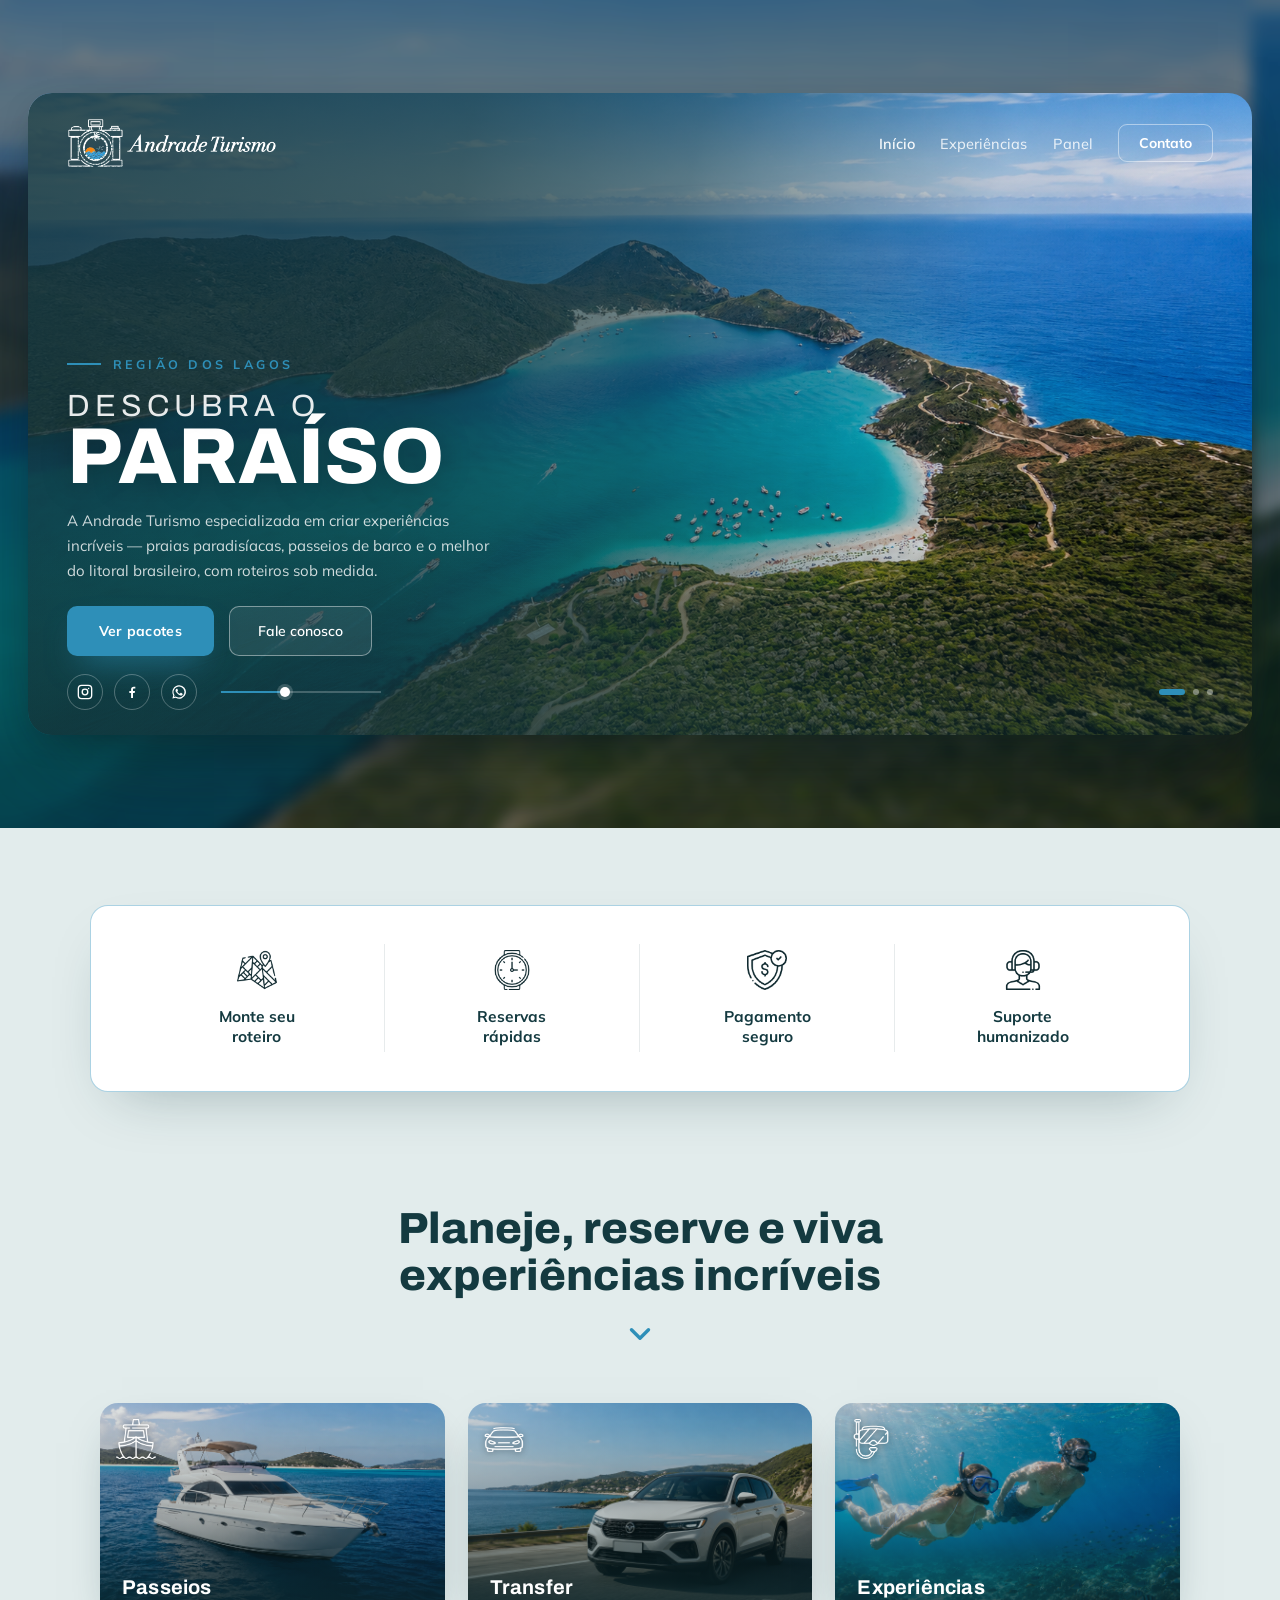
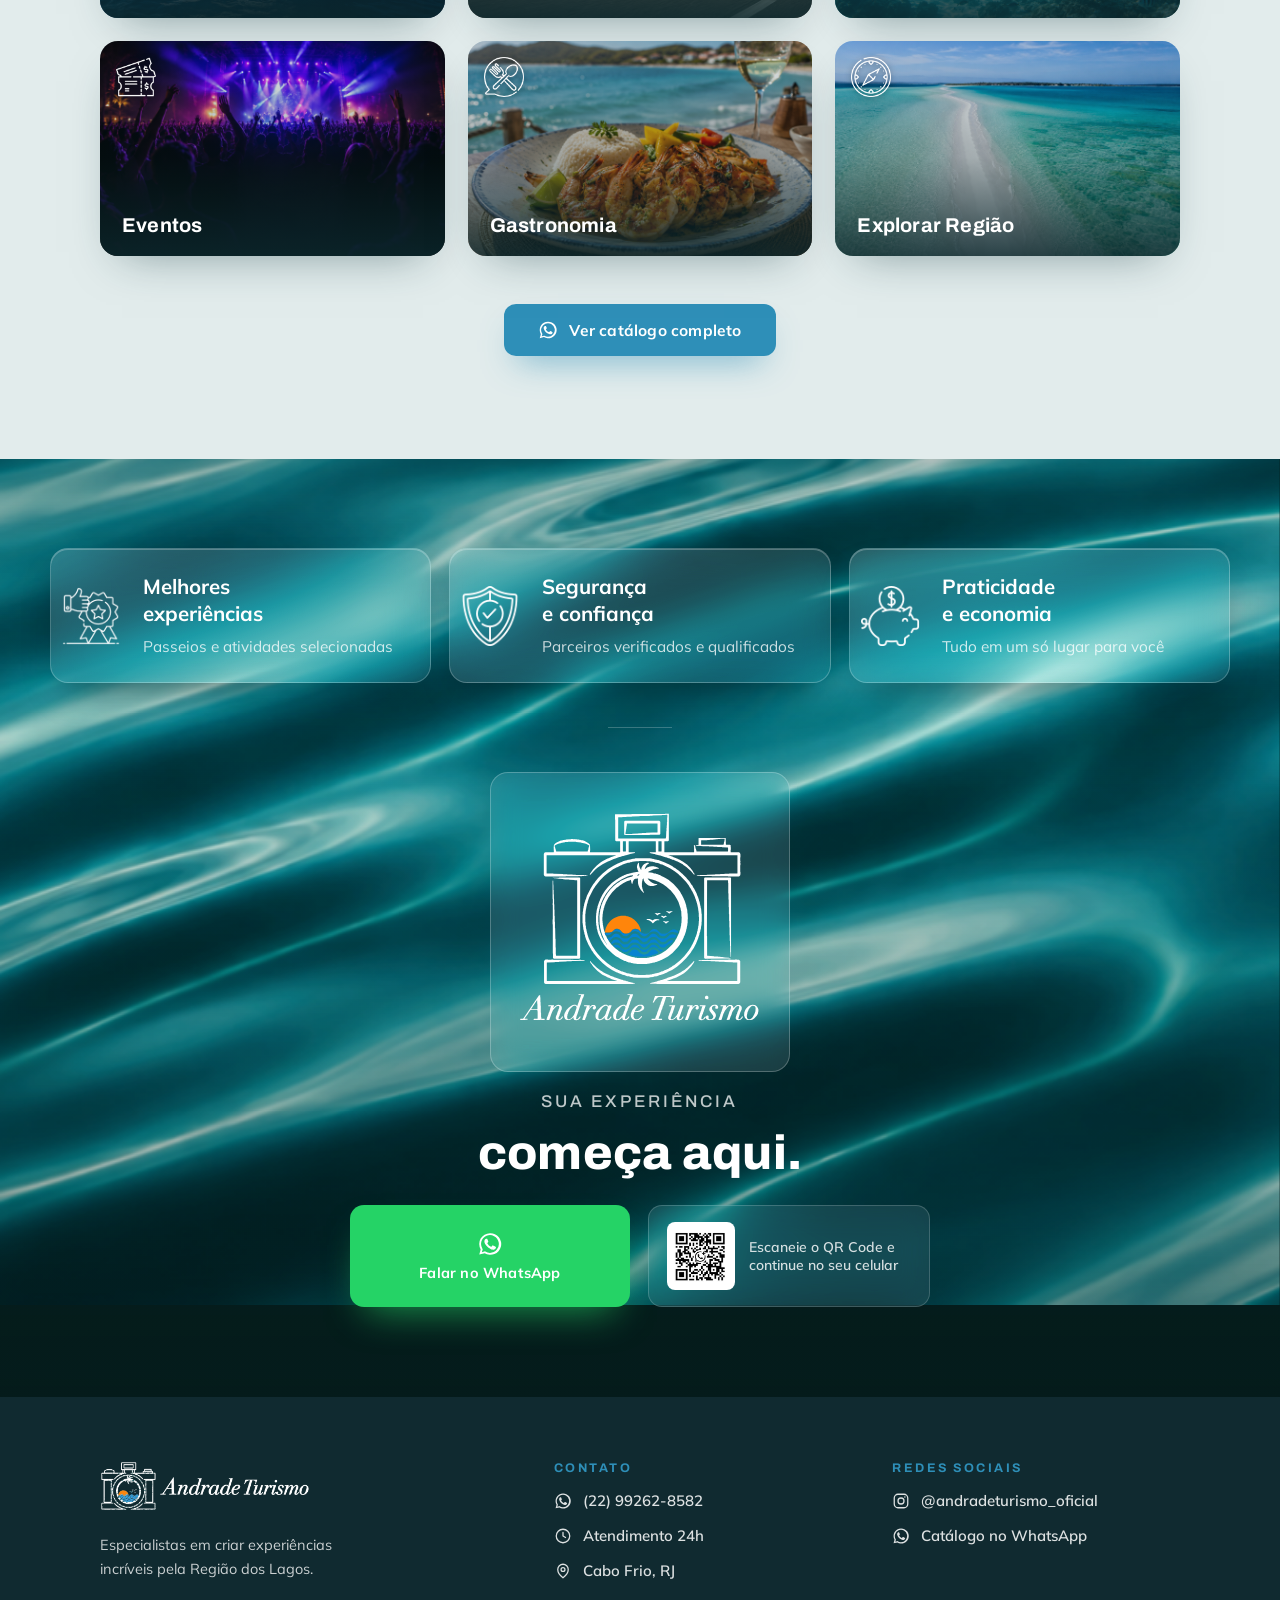
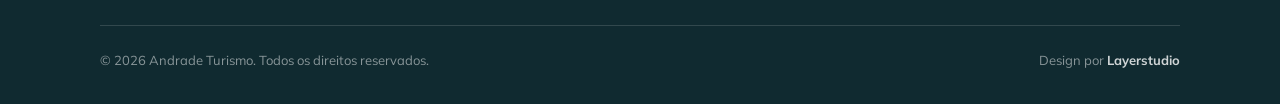
==== commit 5b3c5e0d: "feat: pannel, mobile" ====
--- a/index.html
+++ b/index.html
@@ -7,7 +7,7 @@
   <meta name="description" content="Andrade Turismo — passeios, transfer e experiências incríveis pela Região dos Lagos. Cabo Frio, RJ.">
   <link rel="preconnect" href="https://fonts.googleapis.com">
   <link rel="preconnect" href="https://fonts.gstatic.com" crossorigin>
-  <link href="https://fonts.googleapis.com/css2?family=Archivo:wght@400;500;600;700;800&family=Mulish:wght@400;500;600;700&family=EB+Garamond:ital,wght@0,500;0,600;1,500;1,600&family=Playfair+Display:ital,wght@1,600;1,700&display=swap" rel="stylesheet">
+  <link href="https://fonts.googleapis.com/css2?family=Archivo:wght@400;500;600;700;800&family=Mulish:wght@400;500;600;700&family=EB+Garamond:ital,wght@0,500;0,600;1,500;1,600&display=swap" rel="stylesheet">
   <link rel="stylesheet" href="./assets/css/styles.css">
   <link rel="stylesheet" href="./assets/css/responsive.css">
 </head>
@@ -44,7 +44,7 @@
       <div class="hero__content">
         <nav class="hero__nav">
           <a href="#top" class="hero__logo">
-            <img src="./assets/img/logo-h-white.png" alt="Andrade Turismo">
+            <img src="./assets/img/brand/logo-h-white.png" alt="Andrade Turismo">
           </a>
           <div class="hero__menu">
             <a href="#top" class="nav-link nav-link--active">Início</a>
@@ -132,7 +132,7 @@
 
     <div class="categories__grid">
       <a href="https://wa.me/c/5522992628582" target="_blank" rel="noopener" class="cat-card">
-        <div class="cat-card__media" style="background-image:url('./assets/img/passeios.png')"></div>
+        <div class="cat-card__media" style="background-image:url('./assets/img/packs/passeios.png')"></div>
         <div class="cat-card__overlay"></div>
         <img class="cat-card__badge" src="./assets/img/icons/ship.png" alt="">
         <div class="cat-card__body">
@@ -141,7 +141,7 @@
       </a>
 
       <a href="https://wa.me/c/5522992628582" target="_blank" rel="noopener" class="cat-card">
-        <div class="cat-card__media" style="background-image:url('./assets/img/transfer.png')"></div>
+        <div class="cat-card__media" style="background-image:url('./assets/img/packs/transfer.png')"></div>
         <div class="cat-card__overlay"></div>
         <img class="cat-card__badge" src="./assets/img/icons/transfer.png" alt="">
         <div class="cat-card__body">
@@ -150,7 +150,7 @@
       </a>
 
       <a href="https://wa.me/c/5522992628582" target="_blank" rel="noopener" class="cat-card">
-        <div class="cat-card__media" style="background-image:url('./assets/img/experiencias.png')"></div>
+        <div class="cat-card__media" style="background-image:url('./assets/img/packs/experiencias.png')"></div>
         <div class="cat-card__overlay"></div>
         <img class="cat-card__badge" src="./assets/img/icons/scuba-diver.png" alt="">
         <div class="cat-card__body">
@@ -159,7 +159,7 @@
       </a>
 
       <a href="https://wa.me/c/5522992628582" target="_blank" rel="noopener" class="cat-card">
-        <div class="cat-card__media" style="background-image:url('./assets/img/eventos.png')"></div>
+        <div class="cat-card__media" style="background-image:url('./assets/img/packs/eventos.png')"></div>
         <div class="cat-card__overlay"></div>
         <img class="cat-card__badge" src="./assets/img/icons/ticket.png" alt="">
         <div class="cat-card__body">
@@ -168,7 +168,7 @@
       </a>
 
       <a href="https://wa.me/c/5522992628582" target="_blank" rel="noopener" class="cat-card">
-        <div class="cat-card__media" style="background-image:url('./assets/img/gastronomia.png')"></div>
+        <div class="cat-card__media" style="background-image:url('./assets/img/packs/gastronomia.png')"></div>
         <div class="cat-card__overlay"></div>
         <img class="cat-card__badge" src="./assets/img/icons/eat.png" alt="">
         <div class="cat-card__body">
@@ -177,7 +177,7 @@
       </a>
 
       <a href="https://wa.me/c/5522992628582" target="_blank" rel="noopener" class="cat-card">
-        <div class="cat-card__media" style="background-image:url('./assets/img/explorar.png')"></div>
+        <div class="cat-card__media" style="background-image:url('./assets/img/packs/explorar.png')"></div>
         <div class="cat-card__overlay"></div>
         <img class="cat-card__badge" src="./assets/img/icons/explore.png" alt="">
         <div class="cat-card__body">
@@ -218,23 +218,23 @@
 
     <div class="experience__intro">
       <div class="experience__mark">
-        <img src="./assets/img/logo-cta.png" alt="Andrade Turismo">
+        <img src="./assets/img/brand/logo-transparente.svg" alt="Andrade Turismo">
       </div>
       <!-- <span class="experience__brand">Andrade Turismo</span>
       <span class="experience__loc">Cabo Frio · RJ</span> -->
 
       <h2 class="experience__title">Sua experiência <span class="experience__title-accent">começa aqui.</span></h2>
-      <p class="experience__lead">Monte agora o roteiro perfeito para a sua viagem, sem sair da conversa.</p>
+      <!-- <p class="experience__lead">Monte agora o roteiro perfeito para a sua viagem, sem sair da conversa.</p> -->
 
       <div class="cta__actions">
         <a href="https://wa.me/5522992628582" target="_blank" rel="noopener" class="cta__whats">
           <svg width="34" height="34" viewBox="0 0 24 24" fill="currentColor"><path d="M12 2a10 10 0 0 0-8.6 15l-1.3 4.8 5-1.3A10 10 0 1 0 12 2zm0 18.2c-1.5 0-3-.4-4.3-1.2l-.3-.2-2.9.8.8-2.8-.2-.3A8.2 8.2 0 1 1 12 20.2zm4.6-6.1c-.3-.1-1.5-.7-1.7-.8s-.4-.1-.6.1-.6.8-.8 1-.3.2-.6.1a6.7 6.7 0 0 1-3.3-2.9c-.2-.4 0-.5.2-.7l.4-.5c.1-.2.1-.3.2-.5s0-.4 0-.5l-.8-1.9c-.2-.5-.4-.4-.6-.4h-.5a1 1 0 0 0-.7.3 3 3 0 0 0-1 2.3c0 1.3 1 2.6 1.1 2.8s1.9 2.9 4.6 4c1.7.7 2.3.8 3.1.7.5-.1 1.5-.6 1.7-1.2s.2-1.1.2-1.2-.2-.2-.5-.3z"></path></svg>
           <span class="cta__whats-title">Falar no WhatsApp</span>
-          <span class="cta__whats-sub">Resposta na hora</span>
+          <!-- <span class="cta__whats-sub">Resposta na hora</span> -->
         </a>
 
         <div class="cta__qr">
-          <img class="cta__qr-img" src="./assets/img/qr-placeholder.png" alt="QR Code">
+          <img class="cta__qr-img" src="./assets/img/brand/qr-placeholder.png" alt="QR Code">
           <span class="cta__qr-text">Escaneie o QR Code e continue no seu celular</span>
         </div>
       </div>
@@ -246,7 +246,7 @@
     <div class="footer__inner">
       <div class="footer__grid">
         <div class="footer__brand">
-          <img class="footer__logo" src="./assets/img/logo-h-white.png" alt="Andrade Turismo">
+          <img class="footer__logo" src="./assets/img/brand/logo-h-white.png" alt="Andrade Turismo">
           <p class="footer__about">Especialistas em criar experiências incríveis pela Região dos Lagos.</p>
         </div>
 
--- a/assets/css/styles.css
+++ b/assets/css/styles.css
@@ -434,7 +434,12 @@
 }
 .seal{
   position:relative;
-  padding:22px 20px 18px;
+  display:grid;
+  grid-template-columns:auto 1fr;
+  column-gap:22px;
+  row-gap:8px;
+  align-items:center;
+  padding:24px 10px;
   border-radius:18px;
   background:linear-gradient(160deg, rgba(255,255,255,.16) 0%, rgba(255,255,255,.05) 100%);
   border:1px solid rgba(255,255,255,.22);
@@ -449,25 +454,34 @@
   box-shadow:0 26px 54px -18px rgba(0,0,0,.55), inset 0 1px 0 rgba(255,255,255,.3);
 }
 .seal svg{
+  grid-column:1;
+  grid-row:span 2;
   color:#fff;
-  margin-bottom:10px;
 }
 .seal__icon{
+  grid-column:1;
+  grid-row:span 2;
+  width:60px;
+  height:60px;
   object-fit:contain;
-  margin-bottom:10px;
+  margin:0;
 }
 .seal__title{
-  margin:0 0 6px;
+  grid-column:2;
+  margin:0;
   font-size:1.28rem;
   line-height:1.3;
   font-weight:700;
   color:#fff;
+  text-align:left;
 }
 .seal__text{
+  grid-column:2;
   margin:0;
   font-size:.96rem;
   line-height:1.55;
   color:rgba(255,255,255,.78);
+  text-align:left;
 }
 
 /* -- Divisor entre bloque A y bloque B -- */
@@ -523,15 +537,25 @@
   color:var(--accent);
 }
 .experience__title{
-  margin:8px 0 0;
-  font-family:'Playfair Display', 'EB Garamond', Georgia, serif;
-  font-style:italic;
-  font-weight:700;
-  font-size:clamp(28px,4vw,42px);
-  line-height:1.25;
+  margin:10px 0 0;
+  font-family:'Archivo', sans-serif;
+  font-style:normal;
+  font-weight:500;
+  font-size:clamp(14px,1.6vw,17px);
+  letter-spacing:3px;
+  text-transform:uppercase;
+  line-height:1.4;
+  color:rgba(255,255,255,.75);
+}
+.experience__title-accent{
+  display:block;
+  margin-top:6px;
+  font-weight:800;
+  font-size:clamp(32px,4.6vw,48px);
+  letter-spacing:.3px;
+  text-transform:none;
   color:#fff;
 }
-.experience__title-accent{ color:#fff; }
 .experience__lead{
   margin:0;
   color:rgba(255,255,255,.72);
@@ -585,7 +609,6 @@
   border-radius: 8px;
   display: block;
   background: #fff;
-  padding: 4px;
   flex-shrink: 0;
 }
 
--- a/assets/css/responsive.css
+++ b/assets/css/responsive.css
@@ -6,25 +6,42 @@
 
 /* ---- Desktop chico / tablet horizontal ---- */
 @media (max-width: 900px) {
-  .hero__card { aspect-ratio: auto; min-height: 600px; }
+  .hero__card { aspect-ratio: auto; height: 600px; min-height: 600px; }
   .hero__desc { max-width: 100%; }
 }
 
 /* ---- Tablet vertical ---- */
 @media (max-width: 720px) {
   .footer__grid { grid-template-columns: 1fr; row-gap: 34px; }
-  .cta__actions { flex-direction: column; }
+
+  /* CTA final: QR y WhatsApp como 2 columnas cuadradas iguales — el QR
+     es el protagonista en mobile, no un botón secundario apilado.
+     El texto del QR se oculta visualmente (queda accesible para lectores
+     de pantalla); el de WhatsApp se mantiene visible, ícono + label. */
+  .cta__actions { display: grid; grid-template-columns: 1fr 1fr; align-items: stretch; }
+  .cta__whats,
+  .cta__qr { aspect-ratio: 1 / 1; height: auto; padding: 10px; }
+  .cta__whats svg { width: 40px; height: 40px; }
+  .cta__whats-title { font-size: 13px; }
+  .cta__qr-text {
+    position: absolute;
+    width: 1px; height: 1px;
+    margin: -1px; padding: 0;
+    overflow: hidden;
+    clip: rect(0, 0, 0, 0);
+    white-space: nowrap;
+    border: 0;
+  }
+  .cta__qr { flex-direction: column; justify-content: center; align-items: center; gap: 0; }
+  .cta__qr-img { width: 76%; height: 76%; margin: 0 auto; }
 }
 
-/* ---- Sellos: 1 columna ---- */
+/* ---- Sellos: 1 columna, mismo ancho que la card do logo (.experience__mark) ---- */
 @media (max-width: 680px) {
-  .seals__grid { grid-template-columns: 1fr; row-gap: 40px; }
-  .seal { border-right: none; }
-}
-
-/* ---- Sellos (glass cards): 1 columna ---- */
-@media (max-width: 680px) {
-  .seals__grid { grid-template-columns: 1fr; gap: 14px; }
+  .seals__grid { grid-template-columns: 1fr; gap: 10px; max-width: 300px; margin: 0 auto; }
+  .seal { column-gap: 18px; row-gap: 8px; padding: 14px 16px; }
+  .seal__title { font-size: 1.02rem; }
+  .seal__text { font-size: .82rem; }
 }
 
 /* ---- Experiência (selos + cta fundidos): compacta el bloque en mobile ---- */
@@ -37,11 +54,13 @@
 /* ---- Móvil grande ---- */
 @media (max-width: 640px) {
   .hero { padding: 12px; }
-  .hero__card { min-height: 92vh; border-radius: 20px; }
+  .hero__card { height: 92vh; min-height: 92vh; border-radius: 20px; }
   .hero__content { padding: 22px 22px 24px; }
   .hero__menu { gap: 14px; }
   .hero__logo img { height: 42px; }
+  .hero__main { align-items: center; }
   .hero__copy { max-width: 100%; }
+  .hero__title { line-height: 1.04; }
   .hero__actions { gap: 12px; }
   .btn--primary,
   .btn--ghost { flex: 1 1 auto; justify-content: center; }
@@ -50,6 +69,16 @@
 /* ---- Footer: apila copyright + crédito ---- */
 @media (max-width: 560px) {
   .footer__bottom { flex-direction: column; gap: 8px; text-align: center; align-items: center; }
+}
+
+/* ---- Footer: todo el contenido centrado (logo, contato, redes, copyright) ---- */
+@media (max-width: 500px) {
+  .footer__grid { text-align: center; }
+  .footer__brand { align-items: center; }
+  .footer__about { margin-left: auto; margin-right: auto; }
+  .footer__col { align-items: center; }
+  .footer__link,
+  .footer__item { justify-content: center; }
 }
 
 /* ---- Features: cuadrícula 2 x 2 ---- */
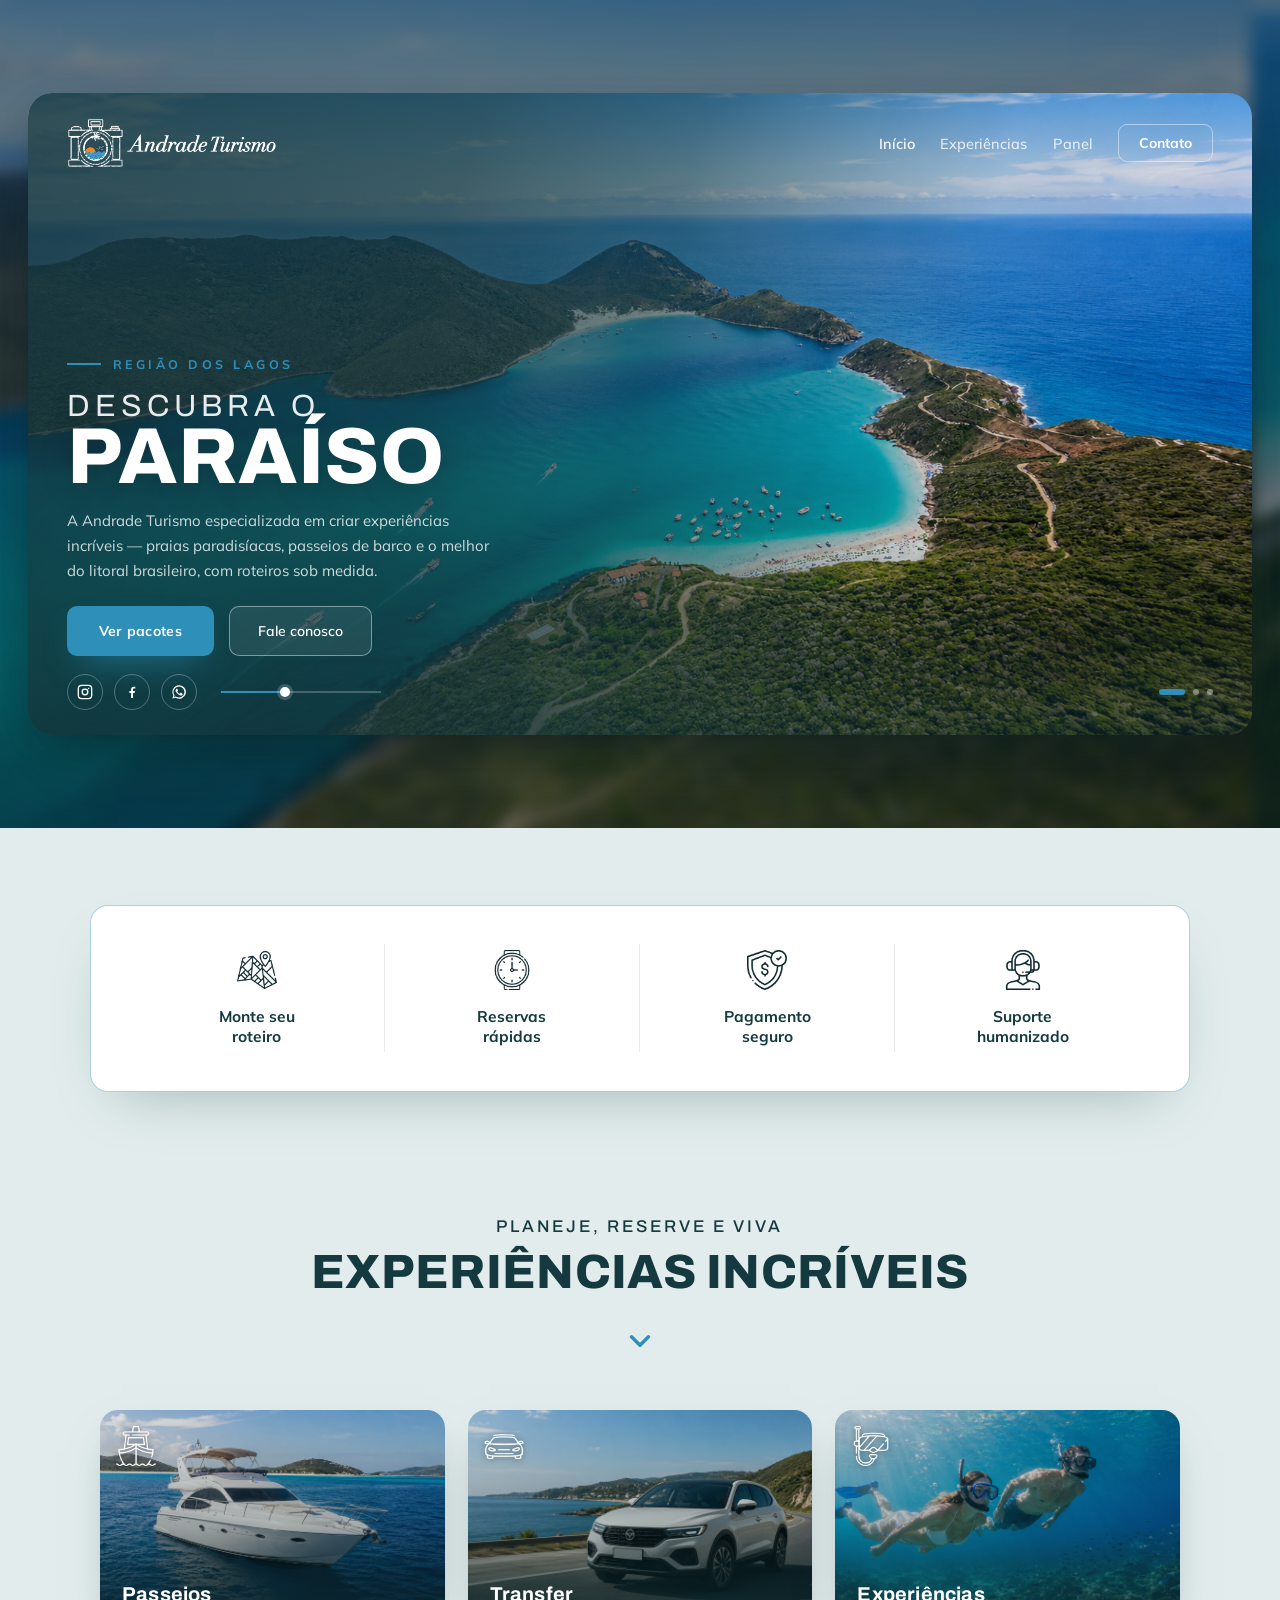
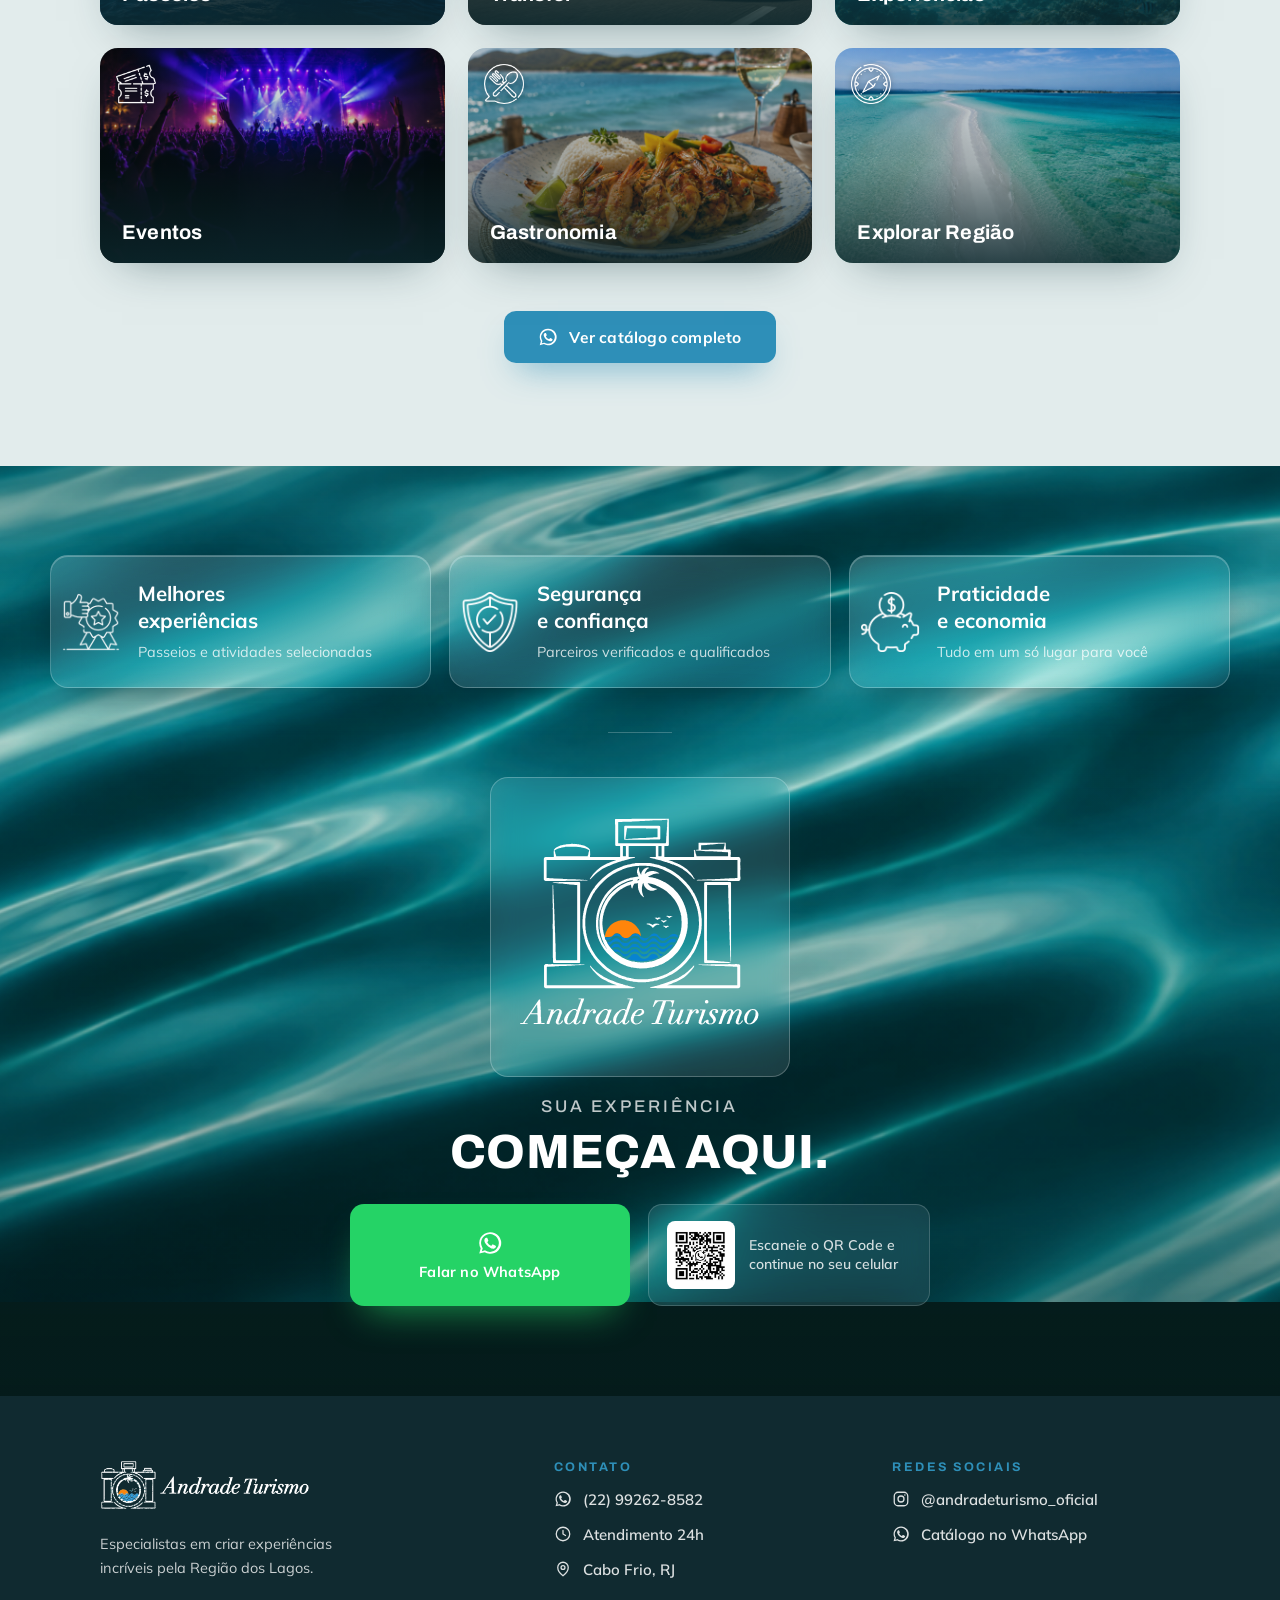
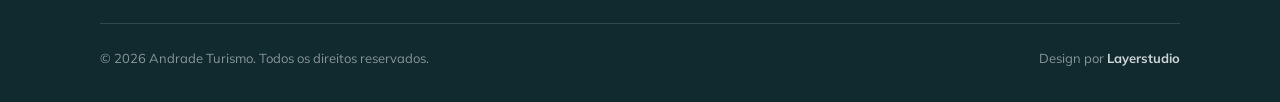
==== commit b87a257c: "feat: styles h2" ====
--- a/index.html
+++ b/index.html
@@ -126,7 +126,7 @@
   <!-- Para cambiar la foto de cada card, reemplazá la imagen del style="background-image:url(...)" en .cat-card__media -->
   <section id="experiencias" class="categories">
     <div class="categories__head">
-      <h2 class="categories__title">Planeje, reserve e viva<br>experiências incríveis</h2>
+      <h2 class="categories__title experience__title">Planeje, reserve e viva <span class="experience__title-accent">EXPERIÊNCIAS INCRÍVEIS</span></h2>
       <svg class="categories__chevron" width="34" height="34" viewBox="0 0 24 24" fill="none" stroke="currentColor" stroke-width="2.4" stroke-linecap="round" stroke-linejoin="round"><path d="M6 9l6 6 6-6"></path></svg>
     </div>
 
@@ -223,7 +223,7 @@
       <!-- <span class="experience__brand">Andrade Turismo</span>
       <span class="experience__loc">Cabo Frio · RJ</span> -->
 
-      <h2 class="experience__title">Sua experiência <span class="experience__title-accent">começa aqui.</span></h2>
+      <h2 class="experience__title">Sua experiência <span class="experience__title-accent">COMEÇA AQUI.</span></h2>
       <!-- <p class="experience__lead">Monte agora o roteiro perfeito para a sua viagem, sem sair da conversa.</p> -->
 
       <div class="cta__actions">
--- a/assets/css/styles.css
+++ b/assets/css/styles.css
@@ -307,11 +307,10 @@
   margin: 0;
   text-align: center;
   text-wrap: balance;
+}
+.categories__title.experience__title,
+.categories__title .experience__title-accent {
   color: var(--navy);
-  font-family: 'Archivo', sans-serif;
-  font-weight: 800;
-  font-size: clamp(28px, 3.4vw, 44px);
-  line-height: 1.08;
 }
 .categories__chevron { color: var(--accent); }
 
@@ -436,10 +435,10 @@
   position:relative;
   display:grid;
   grid-template-columns:auto 1fr;
-  column-gap:22px;
-  row-gap:8px;
-  align-items:center;
-  padding:24px 10px;
+  column-gap: 17px;
+  row-gap: 7px;
+  align-items: center;
+  padding: 24px 5px 24px 10px;
   border-radius:18px;
   background:linear-gradient(160deg, rgba(255,255,255,.16) 0%, rgba(255,255,255,.05) 100%);
   border:1px solid rgba(255,255,255,.22);
@@ -478,7 +477,7 @@
 .seal__text{
   grid-column:2;
   margin:0;
-  font-size:.96rem;
+  font-size:.9rem;
   line-height:1.55;
   color:rgba(255,255,255,.78);
   text-align:left;
@@ -549,7 +548,7 @@
 }
 .experience__title-accent{
   display:block;
-  margin-top:6px;
+  /* margin-top:6px; */
   font-weight:800;
   font-size:clamp(32px,4.6vw,48px);
   letter-spacing:.3px;
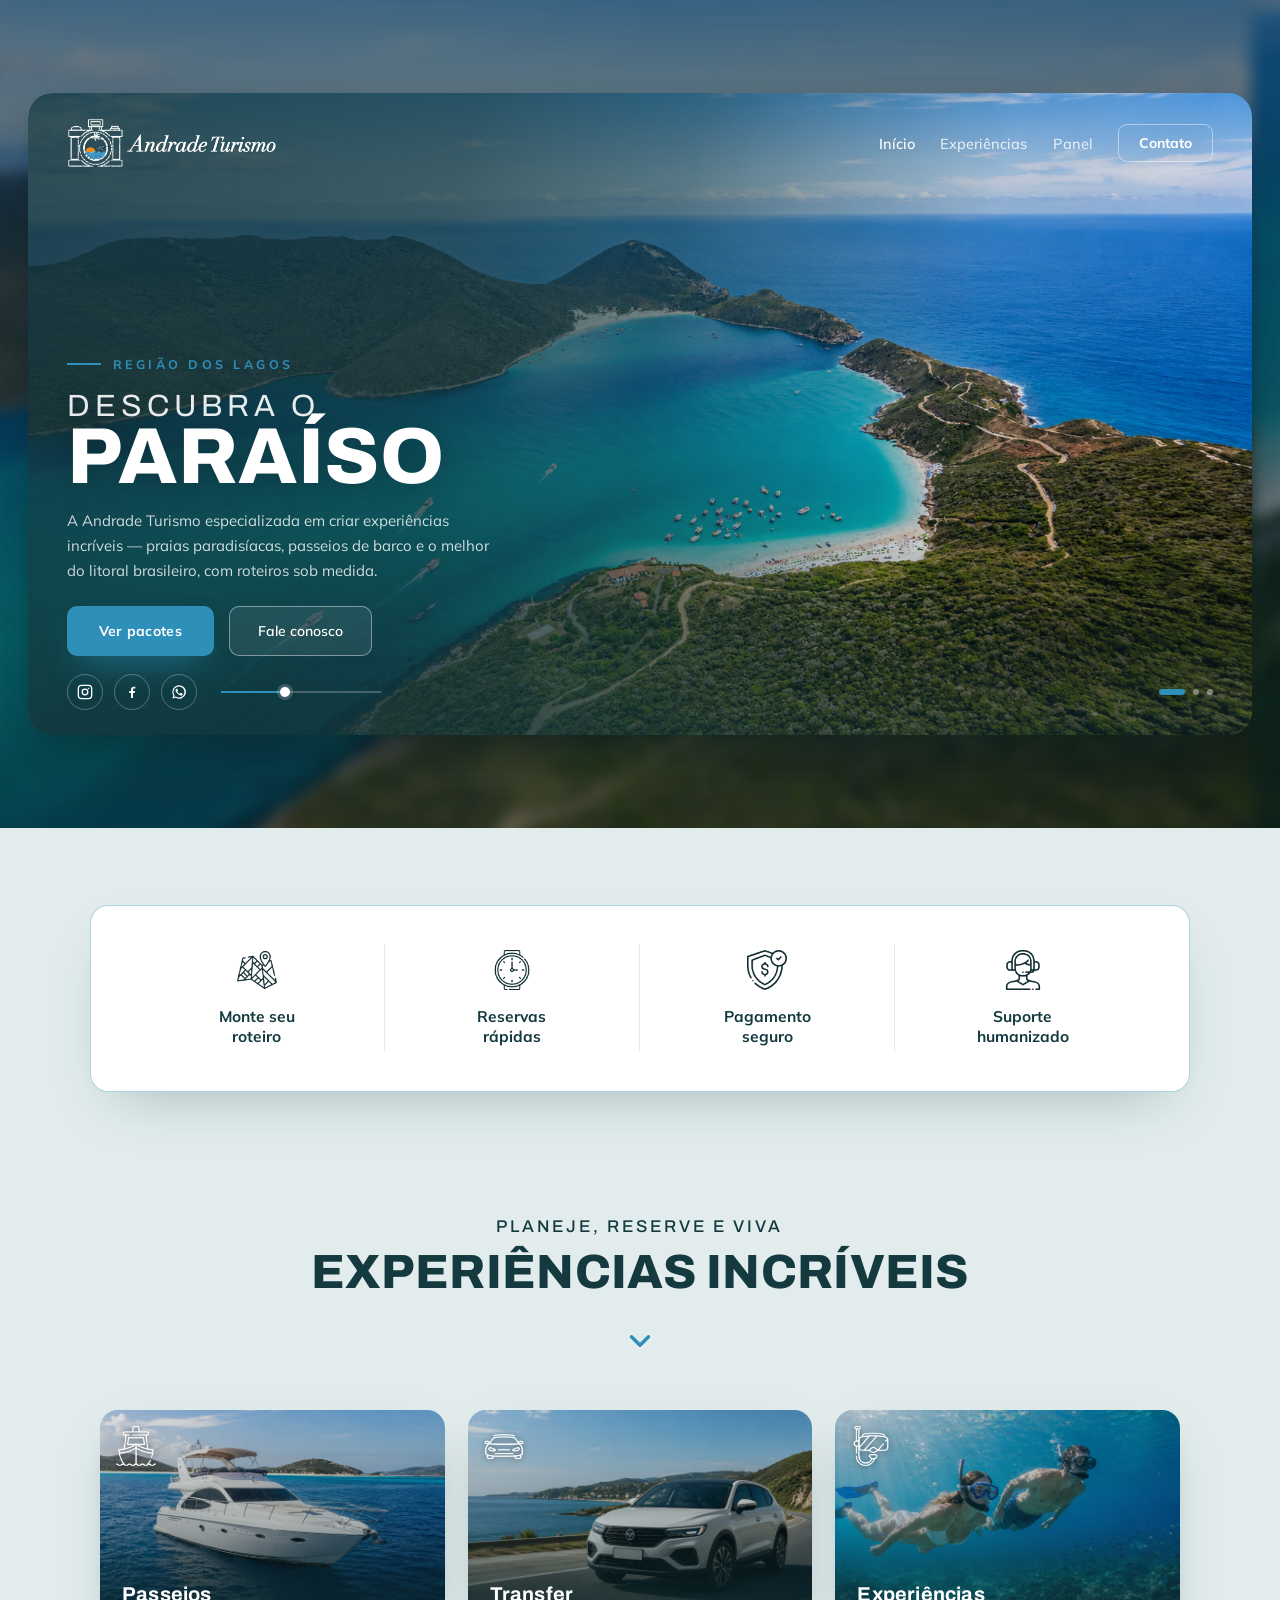
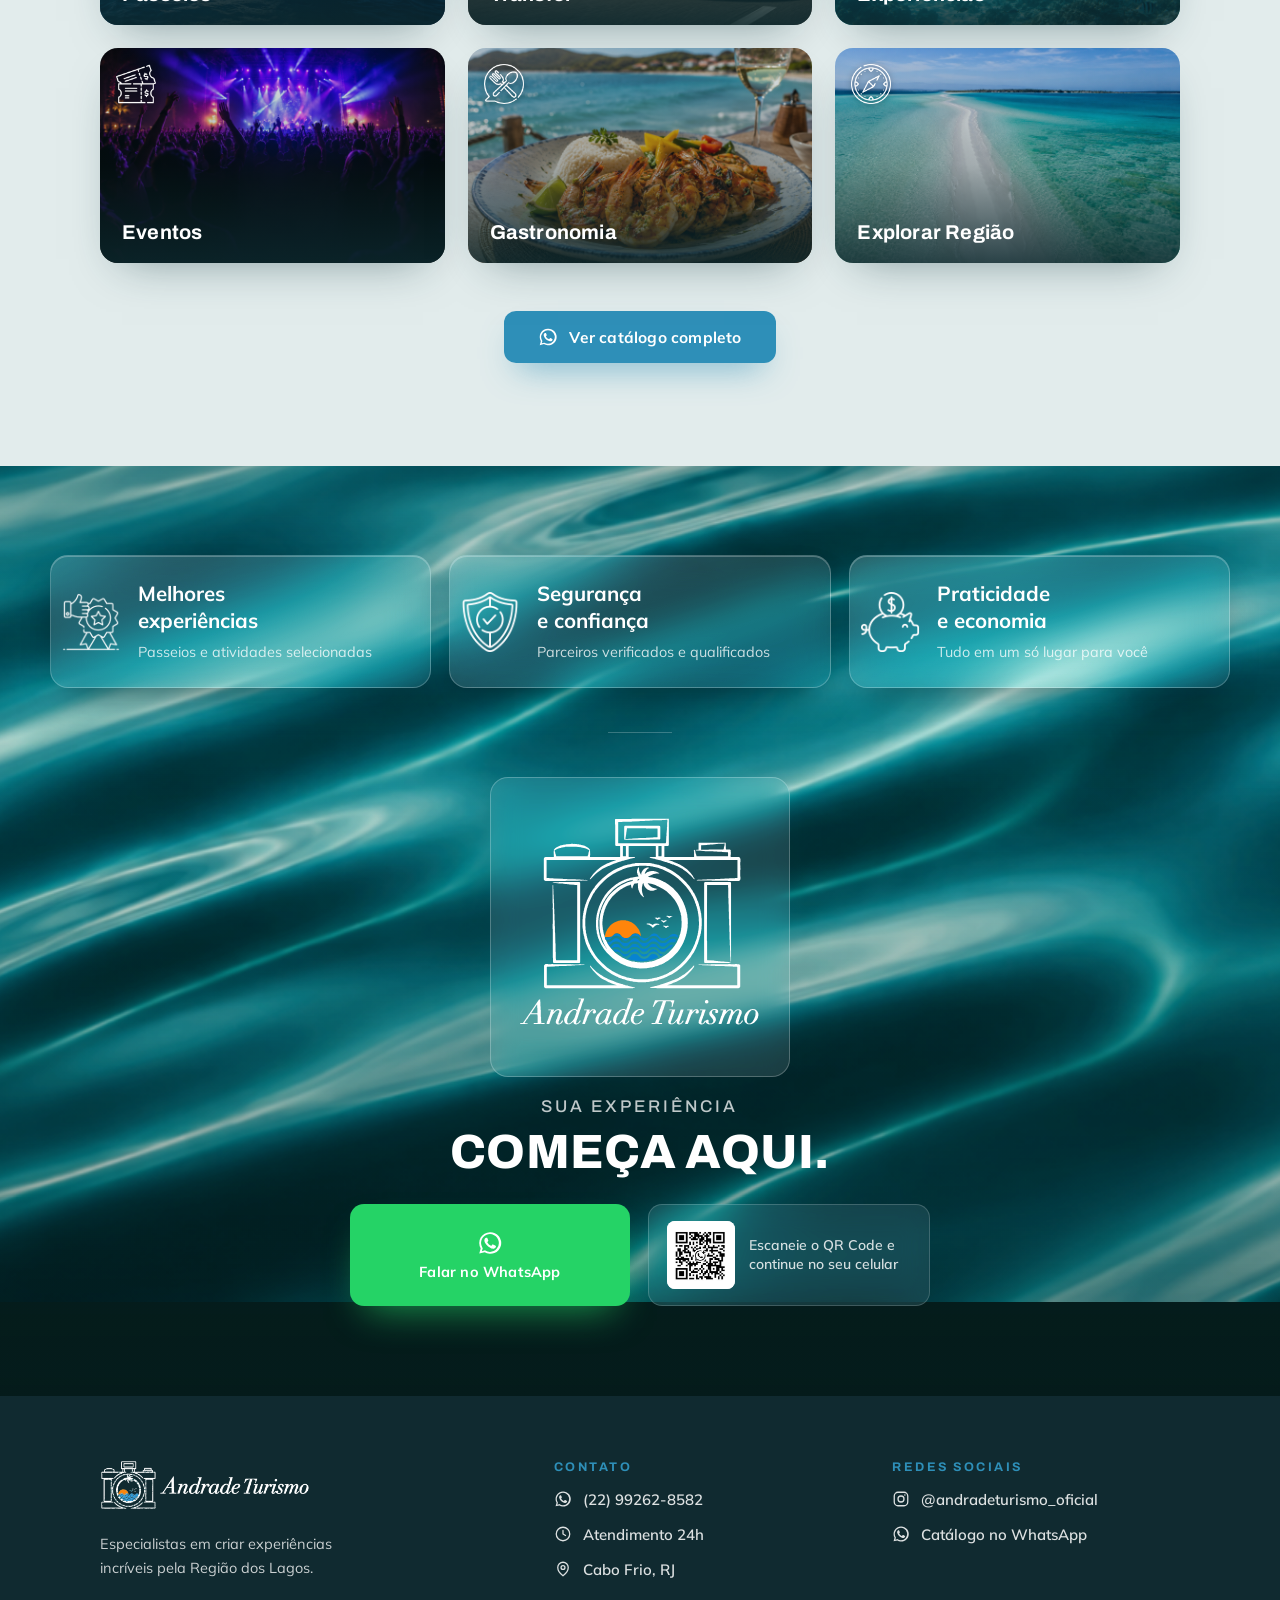
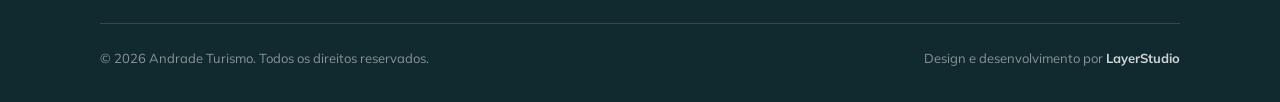
==== commit 921b0c16: "feat: slider, favicon, footer" ====
--- a/index.html
+++ b/index.html
@@ -5,6 +5,9 @@
   <meta name="viewport" content="width=device-width, initial-scale=1">
   <title>Andrade Turismo — Região dos Lagos</title>
   <meta name="description" content="Andrade Turismo — passeios, transfer e experiências incríveis pela Região dos Lagos. Cabo Frio, RJ.">
+
+  <link rel="icon" type="image/svg+xml" href="./assets/img/brand/favicon.svg">
+
   <link rel="preconnect" href="https://fonts.googleapis.com">
   <link rel="preconnect" href="https://fonts.gstatic.com" crossorigin>
   <link href="https://fonts.googleapis.com/css2?family=Archivo:wght@400;500;600;700;800&family=Mulish:wght@400;500;600;700&family=EB+Garamond:ital,wght@0,500;0,600;1,500;1,600&display=swap" rel="stylesheet">
@@ -13,7 +16,7 @@
 </head>
 <body>
 
-  <!-- ============================ HERO ============================ -->
+<!-- ============================ HERO ============================ -->
   <section id="top" class="hero">
     <!-- Fondo desenfocado a pantalla completa -->
     <div class="hero__backdrop" aria-hidden="true">
@@ -90,10 +93,10 @@
               <div class="progress__dot"></div>
             </div>
           </div>
-          <div class="dots" id="heroDots">
-            <span class="dot dot--active"></span>
-            <span class="dot"></span>
-            <span class="dot"></span>
+          <div class="dots" id="heroDots" aria-label="Navegação do slider">
+            <button class="dot dot--active" type="button" data-slide="0" aria-label="Mostrar imagem 1" aria-current="true"></button>
+            <button class="dot" type="button" data-slide="1" aria-label="Mostrar imagem 2"></button>
+            <button class="dot" type="button" data-slide="2" aria-label="Mostrar imagem 3"></button>
           </div>
         </div>
       </div>
@@ -220,17 +223,13 @@
       <div class="experience__mark">
         <img src="./assets/img/brand/logo-transparente.svg" alt="Andrade Turismo">
       </div>
-      <!-- <span class="experience__brand">Andrade Turismo</span>
-      <span class="experience__loc">Cabo Frio · RJ</span> -->
 
       <h2 class="experience__title">Sua experiência <span class="experience__title-accent">COMEÇA AQUI.</span></h2>
-      <!-- <p class="experience__lead">Monte agora o roteiro perfeito para a sua viagem, sem sair da conversa.</p> -->
 
       <div class="cta__actions">
         <a href="https://wa.me/5522992628582" target="_blank" rel="noopener" class="cta__whats">
           <svg width="34" height="34" viewBox="0 0 24 24" fill="currentColor"><path d="M12 2a10 10 0 0 0-8.6 15l-1.3 4.8 5-1.3A10 10 0 1 0 12 2zm0 18.2c-1.5 0-3-.4-4.3-1.2l-.3-.2-2.9.8.8-2.8-.2-.3A8.2 8.2 0 1 1 12 20.2zm4.6-6.1c-.3-.1-1.5-.7-1.7-.8s-.4-.1-.6.1-.6.8-.8 1-.3.2-.6.1a6.7 6.7 0 0 1-3.3-2.9c-.2-.4 0-.5.2-.7l.4-.5c.1-.2.1-.3.2-.5s0-.4 0-.5l-.8-1.9c-.2-.5-.4-.4-.6-.4h-.5a1 1 0 0 0-.7.3 3 3 0 0 0-1 2.3c0 1.3 1 2.6 1.1 2.8s1.9 2.9 4.6 4c1.7.7 2.3.8 3.1.7.5-.1 1.5-.6 1.7-1.2s.2-1.1.2-1.2-.2-.2-.5-.3z"></path></svg>
           <span class="cta__whats-title">Falar no WhatsApp</span>
-          <!-- <span class="cta__whats-sub">Resposta na hora</span> -->
         </a>
 
         <div class="cta__qr">
@@ -280,8 +279,21 @@
       </div>
 
       <div class="footer__bottom">
-        <span class="footer__copy">© 2026 Andrade Turismo. Todos os direitos reservados.</span>
-        <span class="footer__credit">Design por <strong>Layerstudio</strong></span>
+        <span class="footer__copy">
+          © 2026 Andrade Turismo. Todos os direitos reservados.
+        </span>     
+
+        <span class="footer__credit">
+          Design e desenvolvimento por
+          <a
+            href="https://layerstudio.dev/"
+            target="_blank"
+            rel="noopener noreferrer"
+            aria-label="Conheça o site da LayerStudio"
+          >
+            <strong>LayerStudio</strong>
+          </a>
+        </span>
       </div>
     </div>
   </footer>
--- a/assets/css/styles.css
+++ b/assets/css/styles.css
@@ -52,7 +52,9 @@
   inset: 0;
   display: flex;
   width: 400%;
-  animation: andradeSlide 21s linear infinite;
+  transform: translate3d(0, 0, 0);
+  transition: transform .9s cubic-bezier(.6, 0, .2, 1);
+  will-change: transform;
 }
 .hero__backdrop-slide {
   flex: 0 0 25%;
@@ -82,7 +84,9 @@
   inset: 0;
   display: flex;
   width: 400%;
-  animation: andradeSlide 21s linear infinite;
+  transform: translate3d(0, 0, 0);
+  transition: transform .9s cubic-bezier(.6, 0, .2, 1);
+  will-change: transform;
 }
 .hero__card-slide { flex: 0 0 25%; background: center / cover no-repeat; }
 
@@ -236,18 +240,23 @@
 }
 
 .dots { display: flex; align-items: center; gap: 8px; }
-.dot { width: 6px; height: 6px; border-radius: 3px; background: rgba(255, 255, 255, .4); display: block; transition: all .6s ease; }
+.dot {
+  width: 6px;
+  height: 6px;
+  padding: 0;
+  border: 0;
+  border-radius: 3px;
+  background: rgba(255, 255, 255, .4);
+  display: block;
+  cursor: pointer;
+  appearance: none;
+  touch-action: manipulation;
+  transition: width .35s ease, background .35s ease, transform .2s ease;
+}
+.dot:hover { transform: scale(1.2); background: rgba(255, 255, 255, .72); }
+.dot:focus-visible { outline: 2px solid #fff; outline-offset: 4px; }
 .dot--active { width: 26px; background: var(--accent); }
 
-@keyframes andradeSlide {
-  0%    { transform: translateX(0); }
-  25.2% { transform: translateX(0); animation-timing-function: cubic-bezier(.6, 0, .2, 1); }
-  33.3% { transform: translateX(-25%); }
-  58.6% { transform: translateX(-25%); animation-timing-function: cubic-bezier(.6, 0, .2, 1); }
-  66.7% { transform: translateX(-50%); }
-  91.9% { transform: translateX(-50%); animation-timing-function: cubic-bezier(.6, 0, .2, 1); }
-  100%  { transform: translateX(-75%); }
-}
 
 /* =========================================================
    FEATURES
@@ -666,6 +675,8 @@
 .footer__copy,
 .footer__credit { color: rgba(255, 255, 255, .5); font-size: 13px; }
 .footer__credit strong { color: rgba(255, 255, 255, .8); font-weight: 700; }
+.footer__credit a { color: inherit; text-decoration: none;}
+.footer__credit a:hover { text-decoration: underline; }
 
 /* =========================================================
    Reducción de movimiento
@@ -673,7 +684,7 @@
 @media (prefers-reduced-motion: reduce) {
   html { scroll-behavior: auto; }
   .hero__backdrop-track,
-  .hero__card-track { animation: none; }
+  .hero__card-track { transition: none; }
   .cat-card,
   .cat-card__media { transition: none; }
-}
+}
